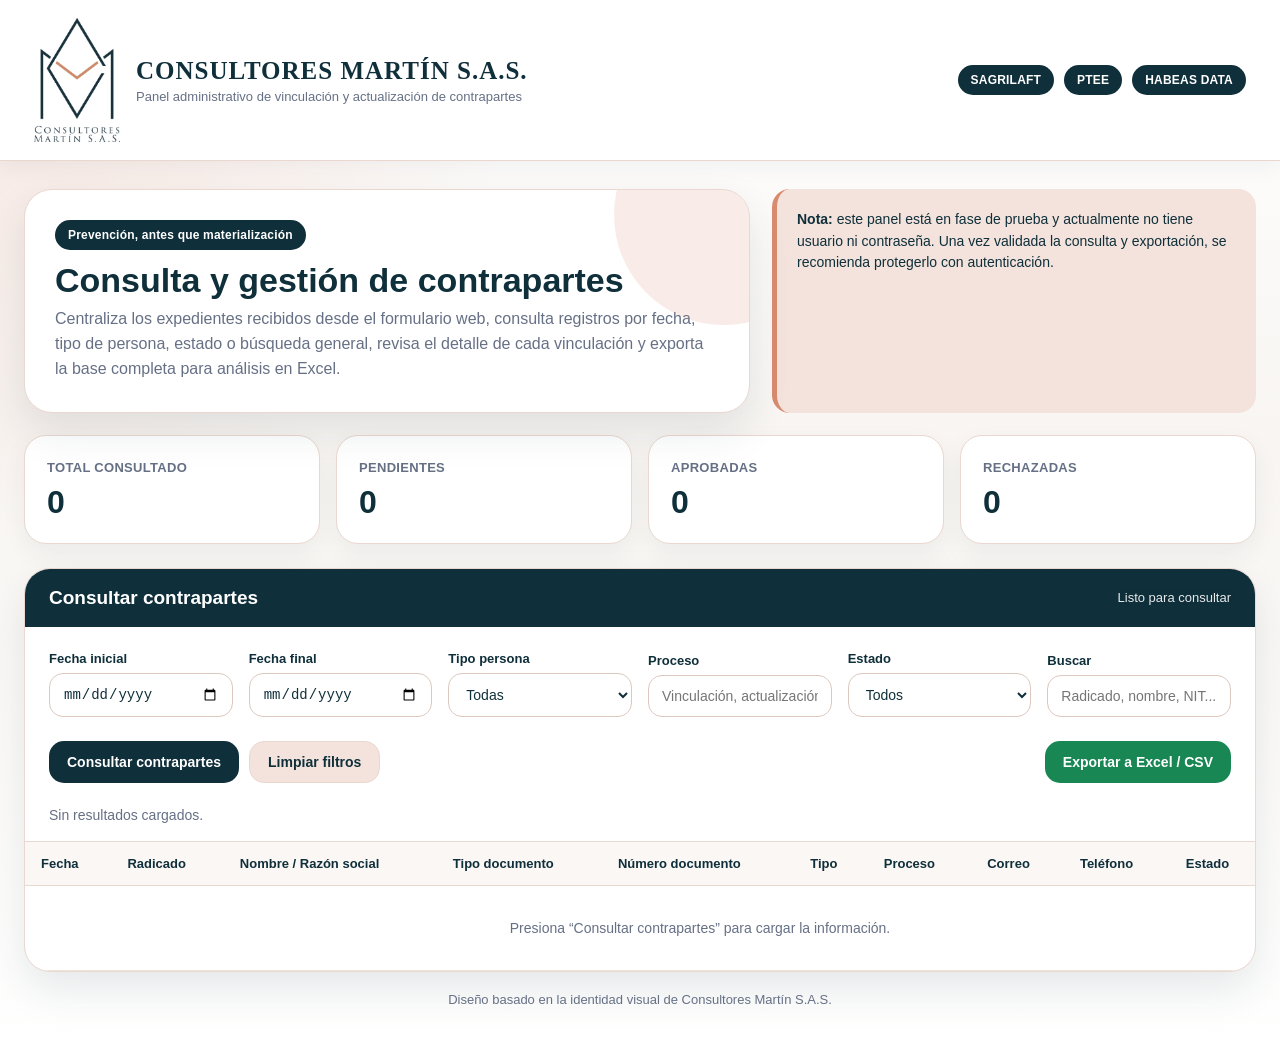
==== admin.html @ 93d91709 "Add files via upload" ====
<!DOCTYPE html>
<html lang="es">

<head>
  <meta charset="UTF-8" />
  <meta name="viewport" content="width=device-width, initial-scale=1.0" />
  <title>Panel Administrativo | Consultores Martín S.A.S.</title>
  <style>
    :root {
      --azul: #0f2f3a;
      --azul-2: #173f4d;
      --salmon: #d98b6f;
      --salmon-suave: #f3e3dc;
      --crema: #f8f5f2;
      --gris: #667085;
      --borde: #ead7cf;
      --blanco: #fff;
      --verde: #198754;
      --amarillo: #9a6700;
      --rojo: #b42318;
      --sombra: 0 18px 42px rgba(15, 47, 58, .10)
    }

    * {
      box-sizing: border-box
    }

    body {
      margin: 0;
      font-family: Raleway, "Segoe UI", Arial, sans-serif;
      background: radial-gradient(circle at top left, rgba(217, 139, 111, .20), transparent 32%), linear-gradient(180deg, #fff 0%, var(--crema) 42%, #fff 100%);
      color: var(--azul)
    }

    .topbar {
      background: var(--blanco);
      border-bottom: 1px solid var(--borde);
      padding: 18px 34px;
      display: flex;
      justify-content: space-between;
      align-items: center;
      gap: 18px;
      position: sticky;
      top: 0;
      z-index: 10;
      box-shadow: 0 6px 20px rgba(15, 47, 58, .05)
    }

    .brand {
      display: flex;
      align-items: center;
      gap: 16px
    }

    .brand img {
      width: 86px;
      height: auto;
      object-fit: contain
    }

    .brand h1 {
      margin: 0;
      font-family: Georgia, "Times New Roman", serif;
      font-size: 25px;
      letter-spacing: 1px
    }

    .brand p {
      margin: 4px 0 0;
      color: var(--gris);
      font-size: 13px
    }

    .top-actions {
      display: flex;
      gap: 10px;
      align-items: center;
      flex-wrap: wrap
    }

    .pill {
      background: var(--azul);
      color: #fff;
      border-radius: 999px;
      padding: 8px 13px;
      font-size: 12px;
      font-weight: 800;
      letter-spacing: .2px;
      display: inline-block
    }

    main {
      max-width: 1440px;
      margin: 28px auto 46px;
      padding: 0 24px
    }

    .hero {
      display: grid;
      grid-template-columns: 1.2fr .8fr;
      gap: 22px;
      align-items: stretch
    }

    .hero-card {
      background: var(--blanco);
      border: 1px solid var(--borde);
      border-radius: 28px;
      padding: 30px;
      box-shadow: var(--sombra);
      overflow: hidden;
      position: relative
    }

    .hero-card:after {
      content: "";
      position: absolute;
      width: 220px;
      height: 220px;
      border-radius: 50%;
      right: -85px;
      top: -85px;
      background: rgba(217, 139, 111, .16)
    }

    .hero-card h2 {
      margin: 12px 0 8px;
      font-size: 34px;
      line-height: 1.1
    }

    .hero-card p {
      margin: 0;
      color: var(--gris);
      line-height: 1.55;
      max-width: 760px
    }

    .notice {
      background: var(--salmon-suave);
      border-left: 5px solid var(--salmon);
      border-radius: 18px;
      padding: 20px;
      color: var(--azul);
      font-size: 14px;
      line-height: 1.55
    }

    .stats {
      display: grid;
      grid-template-columns: repeat(4, 1fr);
      gap: 16px;
      margin-top: 22px
    }

    .stat {
      background: var(--blanco);
      border: 1px solid var(--borde);
      border-radius: 22px;
      padding: 22px;
      box-shadow: 0 10px 26px rgba(15, 47, 58, .06)
    }

    .stat span {
      color: var(--gris);
      font-size: 13px;
      font-weight: 800;
      text-transform: uppercase;
      letter-spacing: .3px
    }

    .stat strong {
      display: block;
      font-size: 32px;
      margin-top: 8px;
      color: var(--azul)
    }

    .section {
      background: var(--blanco);
      border: 1px solid var(--borde);
      border-radius: 26px;
      margin-top: 24px;
      overflow: hidden;
      box-shadow: var(--sombra)
    }

    .section-head {
      background: var(--azul);
      color: #fff;
      padding: 18px 24px;
      display: flex;
      justify-content: space-between;
      gap: 14px;
      align-items: center
    }

    .section-head h3 {
      margin: 0;
      font-size: 19px
    }

    .section-head span {
      font-size: 13px;
      opacity: .9
    }

    .filters {
      padding: 24px;
      display: grid;
      grid-template-columns: repeat(6, minmax(130px, 1fr));
      gap: 16px;
      align-items: end
    }

    label {
      display: block;
      font-size: 13px;
      font-weight: 800;
      margin-bottom: 7px;
      color: var(--azul)
    }

    input,
    select {
      width: 100%;
      border: 1px solid #dcc8bf;
      border-radius: 14px;
      padding: 12px 13px;
      background: #fff;
      color: var(--azul);
      outline: none;
      font-size: 14px
    }

    input:focus,
    select:focus {
      border-color: var(--salmon);
      box-shadow: 0 0 0 4px rgba(217, 139, 111, .16)
    }

    .buttons {
      padding: 0 24px 24px;
      display: flex;
      justify-content: space-between;
      gap: 12px;
      flex-wrap: wrap
    }

    .button-group {
      display: flex;
      gap: 10px;
      flex-wrap: wrap
    }

    button {
      border: none;
      border-radius: 15px;
      padding: 12px 18px;
      font-weight: 900;
      cursor: pointer;
      font-size: 14px;
      transition: .18s ease
    }

    .btn-primary {
      background: var(--azul);
      color: #fff
    }

    .btn-primary:hover {
      background: var(--azul-2)
    }

    .btn-light {
      background: var(--salmon-suave);
      color: var(--azul);
      border: 1px solid var(--borde)
    }

    .btn-light:hover {
      background: #efd4c9
    }

    .btn-excel {
      background: var(--verde);
      color: #fff
    }

    .btn-excel:hover {
      filter: brightness(.92)
    }

    .resume {
      padding: 0 24px 18px;
      color: var(--gris);
      font-size: 14px
    }

    .table-wrap {
      overflow: auto;
      border-top: 1px solid var(--borde)
    }

    table {
      width: 100%;
      min-width: 1350px;
      border-collapse: collapse
    }

    th {
      text-align: left;
      padding: 14px 16px;
      background: #fbf7f5;
      border-bottom: 1px solid var(--borde);
      color: var(--azul);
      font-size: 13px;
      white-space: nowrap
    }

    td {
      padding: 14px 16px;
      border-bottom: 1px solid #f0e4df;
      color: #18323b;
      font-size: 14px;
      vertical-align: middle
    }

    tr:hover td {
      background: #fffaf8
    }

    .status {
      display: inline-flex;
      align-items: center;
      gap: 6px;
      padding: 7px 11px;
      border-radius: 999px;
      font-size: 12px;
      font-weight: 900;
      background: #fff1d6;
      color: var(--amarillo);
      white-space: nowrap
    }

    .status.aprobado {
      background: #dcfce7;
      color: #166534
    }

    .status.rechazado {
      background: #fee2e2;
      color: var(--rojo)
    }

    .status.info {
      background: #e0f2fe;
      color: #075985
    }

    .small-btn {
      padding: 8px 10px;
      border-radius: 10px;
      font-size: 12px;
      background: #f6efeb;
      color: var(--azul);
      border: 1px solid var(--borde);
      text-decoration: none;
      display: inline-block;
      font-weight: 900;
      margin-right: 4px;
      white-space: nowrap
    }

    .small-btn:hover {
      background: #ead7cf
    }

    .empty {
      text-align: center;
      padding: 34px;
      color: var(--gris)
    }

    .loading {
      opacity: .55;
      pointer-events: none
    }

    .drawer-backdrop {
      position: fixed;
      inset: 0;
      background: rgba(15, 47, 58, .42);
      display: none;
      justify-content: flex-end;
      z-index: 40
    }

    .drawer-backdrop.active {
      display: flex
    }

    .drawer {
      width: min(760px, 96vw);
      height: 100%;
      background: #fff;
      box-shadow: -22px 0 48px rgba(0, 0, 0, .18);
      overflow: auto;
      padding: 0
    }

    .drawer-header {
      background: var(--azul);
      color: #fff;
      padding: 22px;
      display: flex;
      justify-content: space-between;
      align-items: flex-start;
      gap: 12px
    }

    .drawer-header h3 {
      margin: 0;
      font-size: 22px
    }

    .drawer-header p {
      margin: 6px 0 0;
      font-size: 13px;
      opacity: .9
    }

    .close {
      background: transparent;
      color: #fff;
      font-size: 28px;
      padding: 0 6px
    }

    .drawer-body {
      padding: 22px
    }

    .detail-grid {
      display: grid;
      grid-template-columns: repeat(2, 1fr);
      gap: 12px;
      margin-bottom: 20px
    }

    .detail {
      border: 1px solid var(--borde);
      background: #fffaf8;
      border-radius: 14px;
      padding: 13px
    }

    .detail span {
      display: block;
      color: var(--gris);
      font-size: 12px;
      font-weight: 800;
      margin-bottom: 4px
    }

    .detail strong {
      font-size: 14px;
      word-break: break-word
    }

    .detalle-seccion {
      margin-top: 22px
    }

    .detalle-seccion h4 {
      margin: 0 0 12px;
      font-size: 18px;
      color: var(--azul)
    }

    .formulario-grid {
      display: grid;
      grid-template-columns: repeat(2, 1fr);
      gap: 12px
    }

    .formulario-campo {
      border: 1px solid var(--borde);
      background: #fffdfc;
      border-radius: 14px;
      padding: 13px
    }

    .formulario-campo span {
      display: block;
      color: var(--gris);
      font-size: 12px;
      font-weight: 800;
      margin-bottom: 5px
    }

    .formulario-campo strong {
      font-size: 14px;
      color: var(--azul);
      word-break: break-word;
      white-space: pre-wrap
    }

    .documentos-grid {
      display: grid;
      grid-template-columns: repeat(2, 1fr);
      gap: 12px;
      margin-bottom: 18px
    }

    .documento-card {
      border: 1px solid var(--borde);
      background: #fffaf8;
      border-radius: 14px;
      padding: 14px;
      display: flex;
      justify-content: space-between;
      align-items: center;
      gap: 12px
    }

    .documento-card span {
      display: block;
      color: var(--gris);
      font-size: 12px;
      font-weight: 800;
      margin-bottom: 4px
    }

    .documento-card strong {
      font-size: 14px;
      word-break: break-word
    }

    .documento-card .small-btn {
      margin-right: 0
    }

    .footer-note {
      text-align: center;
      color: var(--gris);
      font-size: 13px;
      margin-top: 20px
    }

    @media(max-width:1100px) {
      .hero {
        grid-template-columns: 1fr
      }

      .stats {
        grid-template-columns: repeat(2, 1fr)
      }

      .filters {
        grid-template-columns: repeat(2, 1fr)
      }
    }

    @media(max-width:640px) {
      .topbar {
        padding: 16px;
        align-items: flex-start;
        flex-direction: column
      }

      .brand img {
        width: 74px
      }

      .brand h1 {
        font-size: 20px
      }

      main {
        padding: 0 14px
      }

      .stats {
        grid-template-columns: 1fr
      }

      .filters {
        grid-template-columns: 1fr
      }

      .buttons {
        flex-direction: column
      }

      .button-group,
      button {
        width: 100%
      }

      .detail-grid {
        grid-template-columns: 1fr
      }
    }
  </style>
  <script src="https://cdn.sheetjs.com/xlsx-0.20.3/package/dist/xlsx.full.min.js"></script>
</head>

<body>
  <header class="topbar">
    <div class="brand"><img src="Logo_Consultores_Martin_Color.png" alt="Logo Consultores Martín S.A.S.">
      <div>
        <h1>CONSULTORES MARTÍN S.A.S.</h1>
        <p>Panel administrativo de vinculación y actualización de contrapartes</p>
      </div>
    </div>
    <div class="top-actions"><span class="pill">SAGRILAFT</span><span class="pill">PTEE</span><span class="pill">HABEAS
        DATA</span></div>
  </header>
  <main>
    <section class="hero">
      <div class="hero-card"><span class="pill">Prevención, antes que materialización</span>
        <h2>Consulta y gestión de contrapartes</h2>
        <p>Centraliza los expedientes recibidos desde el formulario web, consulta registros por fecha, tipo de persona,
          estado o búsqueda general, revisa el detalle de cada vinculación y exporta la base completa para análisis en
          Excel.</p>
      </div>
      <div class="notice"><strong>Nota:</strong> este panel está en fase de prueba y actualmente no tiene usuario ni
        contraseña. Una vez validada la consulta y exportación, se recomienda protegerlo con autenticación.</div>
    </section>
    <section class="stats">
      <div class="stat"><span>Total consultado</span><strong id="statTotal">0</strong></div>
      <div class="stat"><span>Pendientes</span><strong id="statPendientes">0</strong></div>
      <div class="stat"><span>Aprobadas</span><strong id="statAprobadas">0</strong></div>
      <div class="stat"><span>Rechazadas</span><strong id="statRechazadas">0</strong></div>
    </section>
    <section class="section">
      <div class="section-head">
        <h3>Consultar contrapartes</h3><span id="estadoConexion">Listo para consultar</span>
      </div>
      <div class="filters">
        <div><label for="fechaInicial">Fecha inicial</label><input type="date" id="fechaInicial"></div>
        <div><label for="fechaFinal">Fecha final</label><input type="date" id="fechaFinal"></div>
        <div><label for="tipoPersona">Tipo persona</label><select id="tipoPersona">
            <option value="">Todas</option>
            <option value="PN">Persona Natural</option>
            <option value="PJ">Persona Jurídica</option>
          </select></div>
        <div><label for="proceso">Proceso</label><input type="text" id="proceso"
            placeholder="Vinculación, actualización..."></div>
        <div><label for="estado">Estado</label><select id="estado">
            <option value="">Todos</option>
            <option value="Pendiente">Pendiente</option>
            <option value="Aprobado">Aprobado</option>
            <option value="Rechazado">Rechazado</option>
            <option value="Solicitar información">Solicitar información</option>
          </select></div>
        <div><label for="busqueda">Buscar</label><input type="text" id="busqueda"
            placeholder="Radicado, nombre, NIT..."></div>
      </div>
      <div class="buttons">
        <div class="button-group"><button class="btn-primary" type="button" onclick="consultarContrapartes()">Consultar
            contrapartes</button><button class="btn-light" type="button" onclick="limpiarFiltros()">Limpiar
            filtros</button></div>
        <div class="button-group"><button class="btn-excel" type="button" onclick="exportarExcel()">Exportar a Excel /
            CSV</button></div>
      </div>
      <div class="resume" id="resumenConsulta">Sin resultados cargados.</div>
      <div class="table-wrap">
        <table>
          <thead>
            <tr>
              <th>Fecha</th>
              <th>Radicado</th>
              <th>Nombre / Razón social</th>
              <th>Tipo documento</th>
              <th>Número documento</th>
              <th>Tipo</th>
              <th>Proceso</th>
              <th>Correo</th>
              <th>Teléfono</th>
              <th>Estado</th>
              <th>Acciones</th>
            </tr>
          </thead>
          <tbody id="tablaContrapartes">
            <tr>
              <td colspan="11" class="empty">Presiona “Consultar contrapartes” para cargar la información.</td>
            </tr>
          </tbody>
        </table>
      </div>
    </section>
    <p class="footer-note">Diseño basado en la identidad visual de Consultores Martín S.A.S.</p>
  </main>
  <div class="drawer-backdrop" id="drawerBackdrop">
    <aside class="drawer">
      <div class="drawer-header">
        <div>
          <h3 id="drawerTitulo">Detalle del expediente</h3>
          <p id="drawerSubtitulo"></p>
        </div><button class="close" onclick="cerrarDetalle()">×</button>
      </div>
      <div class="drawer-body">
        <div class="detail-grid" id="detalleResumen"></div>

        <div class="detalle-seccion">
          <h4>Documentos del expediente</h4>
          <div class="documentos-grid" id="detalleDocumentos"></div>
        </div>

        <div class="detalle-seccion">
          <h4>Datos completos del formulario</h4>
          <div class="formulario-grid" id="detalleFormulario"></div>
        </div>
      </div>
    </aside>
  </div>
  <script>
    const API_VINCULACION = "https://l3xklo3sh0.execute-api.us-east-2.amazonaws.com/vinculacion";
    let resultadosActuales = [];

    function obtenerValor(id) {
      return document.getElementById(id)?.value?.trim() || "";
    }

    function datosFormulario(item) {
      return item.personaNatural || item.personaJuridica || item.camposFormulario || {};
    }

    function valorCampo(datos, ...campos) {
      for (const campo of campos) {
        if (!campo) continue;
        let valor = datos?.[campo];

        if ((valor === undefined || valor === null) && campo.endsWith("[]")) {
          valor = datos?.[campo.replace("[]", "")];
        }

        if ((valor === undefined || valor === null) && !campo.endsWith("[]")) {
          valor = datos?.[campo + "[]"];
        }

        if (valor !== undefined && valor !== null && valor !== "") {
          if (Array.isArray(valor)) {
            return valor.map(v => v && typeof v === "object" ? JSON.stringify(v) : v).join(" | ");
          }
          if (typeof valor === "object") return JSON.stringify(valor);
          return String(valor);
        }
      }
      return "";
    }

    function obtenerTipoPersona(item) {
      const d = datosFormulario(item);
      return item.tipoPersona || item.tipo_persona || d.tipoPersona || d.tipo_persona || "";
    }

    function obtenerNombreORazonSocial(item) {
      const d = datosFormulario(item);
      const tipo = obtenerTipoPersona(item);

      if (tipo === "PJ") {
        return item.nombreORazonSocial || valorCampo(d, "razon_social_pj", "nombre_comercial_pj") || "";
      }

      return item.nombreORazonSocial ||
        valorCampo(d, "nombres_apellidos", "nombre_completo", "nombre") ||
        [d.primer_nombre, d.segundo_nombre, d.primer_apellido, d.segundo_apellido]
          .filter(Boolean)
          .join(" ")
          .trim();
    }

    function obtenerTipoDocumento(item) {
      const d = datosFormulario(item);
      const tipo = obtenerTipoPersona(item);

      if (tipo === "PJ") {
        return item.tipoIdentificacion || valorCampo(d, "tipo_identificacion_pj") || "";
      }

      return item.tipoIdentificacion || valorCampo(d, "tipo_identificacion", "tipo_documento") || "";
    }

    function obtenerNumeroDocumento(item) {
      const d = datosFormulario(item);
      const tipo = obtenerTipoPersona(item);

      if (tipo === "PJ") {
        return item.numeroIdentificacion || valorCampo(d, "numero_identificacion_pj", "nit") || "";
      }

      return item.numeroIdentificacion || valorCampo(d, "numero_identificacion", "numero_documento") || "";
    }

    function obtenerProceso(item) {
      const d = datosFormulario(item);
      const tipo = obtenerTipoPersona(item);

      if (tipo === "PJ") {
        return valorCampo(d, "proceso_pj", "proceso", "tipo_proceso") || "";
      }

      return valorCampo(d, "proceso", "tipo_proceso") || "";
    }

    function obtenerCorreo(item) {
      const d = datosFormulario(item);
      const tipo = obtenerTipoPersona(item);

      if (tipo === "PJ") {
        return item.correo || valorCampo(d, "contacto_comercial_email", "representante_legal_email_pj", "email_pj") || "";
      }

      return item.correo || valorCampo(d, "email_factura_pn", "correo", "email") || "";
    }

    function obtenerTelefono(item) {
      const d = datosFormulario(item);
      const tipo = obtenerTipoPersona(item);

      if (tipo === "PJ") {
        return item.telefono || valorCampo(d, "telefono_pj", "contacto_comercial_telefono") || "";
      }

      return item.telefono || valorCampo(d, "telefono_pn", "telefono", "celular") || "";
    }

    function fechaBonita(fechaIso) {
      if (!fechaIso) return "";
      const f = new Date(fechaIso);
      if (Number.isNaN(f.getTime())) return fechaIso.substring(0, 10);
      return f.toLocaleDateString("es-CO", { year: "numeric", month: "2-digit", day: "2-digit" });
    }

    function statusClass(estado) {
      const e = (estado || "").toLowerCase();
      if (e.includes("aprob")) return "aprobado";
      if (e.includes("rechaz")) return "rechazado";
      if (e.includes("inform")) return "info";
      return "";
    }

    function htmlSeguro(valor) {
      return String(valor ?? "")
        .replaceAll("&", "&amp;")
        .replaceAll("<", "&lt;")
        .replaceAll(">", "&gt;")
        .replaceAll('"', "&quot;")
        .replaceAll("'", "&#039;");
    }

    function nombreBonitoCampo(campo) {
      const mapa = {
        fecha: "Fecha", fecha_pj: "Fecha",
        contraparte: "Contraparte", contraparte_pj: "Contraparte",
        proceso: "Proceso", proceso_pj: "Proceso",
        nombres_apellidos: "Nombres y apellidos", razon_social_pj: "Razón social", nombre_comercial_pj: "Nombre comercial",
        tipo_identificacion: "Tipo documento", tipo_identificacion_pj: "Tipo documento",
        numero_identificacion: "Número documento", numero_identificacion_pj: "Número documento",
        direccion_pn: "Dirección", direccion_empresa_pj: "Dirección empresa",
        pais: "País", departamento: "Departamento",
        telefono_pn: "Teléfono", telefono_pj: "Teléfono",
        email_factura_pn: "Correo", representante_legal_email_pj: "Correo representante legal",
        contacto_comercial_email: "Correo contacto comercial", contacto_comercial_telefono: "Teléfono contacto comercial",
        ciiu_principal: "CIIU principal", ciiu_principal_pj: "CIIU principal",
        actividad_economica_principal: "Actividad económica principal", actividad_economica_principal_pj: "Actividad económica principal",
        ciiu_secundario_pj: "CIIU secundario", actividad_economica_secundaria_pj: "Actividad económica secundaria",
        representante_legal_nombre_pj: "Representante legal", representante_legal_tipo_id_pj: "Tipo ID representante legal", representante_legal_numero_id_pj: "No. ID representante legal",
        pagina_web_pj: "Página web", descripcion_relacion_comercial_pj: "Descripción relación comercial", descripcion_relacion_comercial_pn: "Descripción relación comercial",
        activos: "Activos", activos_pj: "Activos", pasivos: "Pasivos", pasivos_pj: "Pasivos",
        ingresos_mensuales: "Ingresos mensuales", ingresos_pj: "Ingresos", egresos_mensuales: "Egresos mensuales", egresos_pj: "Egresos",
        otros_ingresos_pj: "Otros ingresos", descripcion_otros_ingresos_pj: "Descripción otros ingresos",
        fecha_corte_financiera: "Fecha corte financiera", corte_informacion_financiera_pj: "Corte información financiera",
        entidad_financiera: "Entidad financiera", entidad_financiera_pj: "Entidad financiera", tipo_cuenta: "Tipo de cuenta", tipo_cuenta_pj: "Tipo de cuenta", numero_cuenta: "Número de cuenta", numero_cuenta_pj: "Número de cuenta",
        pais_bancario: "País bancario", departamento_bancario: "Departamento bancario",
        declara_renta: "Declara renta", responsabilidad_tributaria: "Responsabilidad tributaria",
        productos_financieros_extranjero: "Productos financieros en el extranjero", productos_financieros_extranjero_pj: "Productos financieros en el extranjero",
        detalle_productos_financieros_extranjero: "Detalle productos financieros en el extranjero", detalle_productos_financieros_extranjero_pj: "Detalle productos financieros en el extranjero",
        realiza_transacciones_extranjero: "Realiza transacciones en el extranjero", transacciones_extranjero_pj: "Realiza transacciones en el extranjero",
        tipo_transacciones_extranjero: "Tipo de transacciones en el extranjero", tipo_transacciones_extranjero_pj: "Tipo de transacciones en el extranjero",
        responsabilidad_fiscal_exterior: "Responsabilidad fiscal en el exterior", responsabilidad_fiscal_exterior_pj: "Responsabilidad fiscal en el exterior",
        pais_responsabilidad_fiscal: "País responsabilidad fiscal", pais_responsabilidad_fiscal_pj: "País responsabilidad fiscal",
        origenFondos: "Origen de fondos", origen_fondos_pj: "Origen de fondos",
        declaracion_origen_fondos: "Declaración origen de fondos", declaracion_origen_fondos_pj: "Declaración origen de fondos",
        autorizacion_datos_personales: "Autorización datos personales", autorizacion_datos_personales_pj: "Autorización datos personales",
        firma_nombre_completo: "Nombre firma", firma_nombre_completo_pj: "Nombre firma",
        firma_tipo_identificacion: "Tipo ID firma", firma_tipo_identificacion_pj: "Tipo ID firma",
        firma_numero_identificacion: "No. ID firma", firma_numero_identificacion_pj: "No. ID firma"
      };

      if (mapa[campo]) return mapa[campo];
      return campo
        .replaceAll("[]", "")
        .replaceAll("_pj", "")
        .replaceAll("_pn", "")
        .replaceAll("_", " ")
        .replace(/\b\w/g, letra => letra.toUpperCase());
    }

    function valorBonito(valor) {
      if (valor === undefined || valor === null || valor === "") return "";
      if (Array.isArray(valor)) {
        return valor.map(v => typeof v === "object" ? JSON.stringify(v) : v).filter(v => v !== "").join(" | ");
      }
      if (typeof valor === "object") return JSON.stringify(valor, null, 2);
      if (valor === true) return "Sí";
      if (valor === false) return "No";
      return String(valor);
    }

    function renderDatosFormularioBonito(datos) {
      const contenedor = document.getElementById("detalleFormulario");
      const entradas = Object.entries(datos || {})
        .map(([campo, valor]) => [campo, valorBonito(valor)])
        .filter(([campo, valor]) => valor !== "" && !campo.toLowerCase().includes("firma_digital"));

      if (!entradas.length) {
        contenedor.innerHTML = '<div class="empty">No hay datos del formulario para mostrar.</div>';
        return;
      }

      contenedor.innerHTML = entradas.map(([campo, valor]) => `
        <div class="formulario-campo">
          <span>${htmlSeguro(nombreBonitoCampo(campo))}</span>
          <strong>${htmlSeguro(valor)}</strong>
        </div>
      `).join("");
    }

    function obtenerDocumentos(item) {
      const d = datosFormulario(item);
      const docs = [];
      const agregar = (nombre, valor) => {
        if (!valor) return;
        if (Array.isArray(valor)) {
          valor.forEach((v, i) => agregar(`${nombre} ${i + 1}`, v));
          return;
        }
        if (typeof valor === "object") {
          const ruta = valor.rutaS3 || valor.key || valor.Key || valor.url || valor.href || valor.path || valor.nombreArchivo || valor.filename || "";
          if (ruta) docs.push({ nombre, ruta, archivo: valor.nombreOriginal || valor.filename || valor.name || ruta.split('/').pop() });
          return;
        }
        docs.push({ nombre, ruta: String(valor), archivo: String(valor).split('/').pop() });
      };

      agregar("Formulario PDF", item.rutaPdfFormulario || item.pdfFormulario?.rutaS3 || item.pdfFormulario?.url);

      ["documentos", "archivos", "soportes", "soportesDocumentales", "documentosSoporte"].forEach(k => {
        const valor = item[k] || d[k];
        if (Array.isArray(valor)) valor.forEach((doc, i) => agregar(doc.nombre || doc.campo || `Documento ${i + 1}`, doc));
        else if (valor && typeof valor === "object") Object.entries(valor).forEach(([nombre, ruta]) => agregar(nombreBonitoCampo(nombre), ruta));
      });

      const camposSoporte = {
        camara_comercio_pj: "Cámara de Comercio",
        rut_pj: "RUT",
        documento_representante_legal_pj: "Documento representante legal",
        composicion_accionaria_pj: "Composición accionaria",
        eeff_comparativo_pj: "EEFF comparativo",
        referencia_comercial_pj: "Referencia comercial",
        certificacion_bancaria_pj: "Certificación bancaria",
        documento_identidad_pn: "Documento identidad",
        rut_pn: "RUT",
        certificacion_bancaria_pn: "Certificación bancaria",
        referencia_comercial_pn: "Referencia comercial"
      };

      Object.entries(camposSoporte).forEach(([campo, nombre]) => agregar(nombre, item[campo] || d[campo]));

      const vistos = new Set();
      return docs.filter(doc => {
        if (!doc.ruta || vistos.has(doc.ruta)) return false;
        vistos.add(doc.ruta);
        return true;
      });
    }

    function renderDocumentos(item) {
      const contenedor = document.getElementById("detalleDocumentos");
      const docs = obtenerDocumentos(item);

      if (!docs.length) {
        contenedor.innerHTML = '<div class="empty">No se encontraron documentos descargables en la respuesta de la API.</div>';
        return;
      }

      contenedor.innerHTML = docs.map((doc, i) => `
        <div class="documento-card">
          <div>
            <span>${htmlSeguro(doc.nombre)}</span>
            <strong>${htmlSeguro(doc.archivo || doc.ruta)}</strong>
          </div>
          <button class="small-btn" type="button" onclick="descargarDocumento(${i})">Descargar</button>
        </div>
      `).join("");

      window.documentosDetalleActual = docs;
    }

    async function descargarDocumento(index) {
      const doc = (window.documentosDetalleActual || [])[index];
      if (!doc || !doc.ruta) return;

      if (/^https?:\/\//i.test(doc.ruta)) {
        window.open(doc.ruta, "_blank");
        return;
      }

      try {
        const respuesta = await fetch(API_VINCULACION, {
          method: "POST",
          headers: { "Content-Type": "application/json" },
          body: JSON.stringify({ accion: "generarUrlDescarga", rutaS3: doc.ruta })
        });
        const resultado = await respuesta.json();
        const url = resultado.url || resultado.urlDescarga || resultado.downloadUrl;
        if (url) {
          window.open(url, "_blank");
        } else {
          await copiarTexto(doc.ruta);
          alert("No se recibió una URL de descarga. Se copió la ruta del documento.");
        }
      } catch (error) {
        console.error(error);
        await copiarTexto(doc.ruta);
        alert("No fue posible descargar directamente. Se copió la ruta del documento.");
      }
    }

    function actualizarEstadisticas(items) {
      document.getElementById("statTotal").textContent = items.length;
      document.getElementById("statPendientes").textContent = items.filter(i => (i.estado || "") === "Pendiente").length;
      document.getElementById("statAprobadas").textContent = items.filter(i => (i.estado || "") === "Aprobado").length;
      document.getElementById("statRechazadas").textContent = items.filter(i => (i.estado || "") === "Rechazado").length;
    }

    function renderTabla(items) {
      const tbody = document.getElementById("tablaContrapartes");
      actualizarEstadisticas(items);

      if (!items.length) {
        tbody.innerHTML = '<tr><td colspan="11" class="empty">No se encontraron contrapartes con los filtros seleccionados.</td></tr>';
        return;
      }

      tbody.innerHTML = items.map((item, index) => {
        return `<tr>
          <td>${htmlSeguro(fechaBonita(item.fechaRegistro))}</td>
          <td><strong>${htmlSeguro(item.radicado || "")}</strong></td>
          <td>${htmlSeguro(obtenerNombreORazonSocial(item))}</td>
          <td>${htmlSeguro(obtenerTipoDocumento(item))}</td>
          <td>${htmlSeguro(obtenerNumeroDocumento(item))}</td>
          <td>${htmlSeguro(obtenerTipoPersona(item))}</td>
          <td>${htmlSeguro(obtenerProceso(item))}</td>
          <td>${htmlSeguro(obtenerCorreo(item))}</td>
          <td>${htmlSeguro(obtenerTelefono(item))}</td>
          <td><span class="status ${statusClass(item.estado)}">${htmlSeguro(item.estado || "")}</span></td>
          <td>
            <button class="small-btn" type="button" onclick="verDetalle(${index})">Ver</button>
            <button class="small-btn" type="button" onclick="verDetalle(${index})">Documentos</button>
          </td>
        </tr>`;
      }).join("");
    }

    async function consultarContrapartes() {
      const main = document.querySelector("main"), estadoConexion = document.getElementById("estadoConexion"), resumenConsulta = document.getElementById("resumenConsulta");
      main.classList.add("loading");
      estadoConexion.textContent = "Consultando...";

      try {
        const respuesta = await fetch(API_VINCULACION, {
          method: "POST",
          headers: { "Content-Type": "application/json" },
          body: JSON.stringify({
            accion: "consultarContrapartes",
            fechaInicial: obtenerValor("fechaInicial"),
            fechaFinal: obtenerValor("fechaFinal"),
            tipoPersona: obtenerValor("tipoPersona"),
            estado: obtenerValor("estado"),
            busqueda: [obtenerValor("busqueda"), obtenerValor("proceso")].filter(Boolean).join(" ")
          })
        });

        const resultado = await respuesta.json();
        if (!resultado.ok) throw new Error(resultado.mensaje || "No fue posible consultar las contrapartes.");

        resultadosActuales = resultado.contrapartes || [];
        renderTabla(resultadosActuales);
        resumenConsulta.textContent = `Resultados encontrados: ${resultadosActuales.length}`;
        estadoConexion.textContent = "Consulta completada";
      } catch (error) {
        console.error(error);
        alert("No fue posible consultar las contrapartes. Revisa la API o la conexión.");
        estadoConexion.textContent = "Error en la consulta";
      } finally {
        main.classList.remove("loading");
      }
    }

    function verDetalle(index) {
      const item = resultadosActuales[index];
      if (!item) return;

      const d = datosFormulario(item);
      document.getElementById("drawerTitulo").textContent = item.radicado || "Detalle del expediente";
      document.getElementById("drawerSubtitulo").textContent = `${obtenerNombreORazonSocial(item) || ""} · ${obtenerTipoPersona(item) || ""}`;

      const resumen = [
        ["Fecha", fechaBonita(item.fechaRegistro)],
        ["Estado", item.estado || ""],
        ["Tipo persona", obtenerTipoPersona(item)],
        ["Proceso", obtenerProceso(item)],
        ["Nombre / Razón social", obtenerNombreORazonSocial(item)],
        ["Tipo documento", obtenerTipoDocumento(item)],
        ["Número documento", obtenerNumeroDocumento(item)],
        ["Correo", obtenerCorreo(item)],
        ["Teléfono", obtenerTelefono(item)]
      ];

      document.getElementById("detalleResumen").innerHTML = resumen.map(([k, v]) => `<div class="detail"><span>${htmlSeguro(k)}</span><strong>${htmlSeguro(v || "-")}</strong></div>`).join("");
      renderDocumentos(item);
      renderDatosFormularioBonito(d);
      document.getElementById("drawerBackdrop").classList.add("active");
    }

    function cerrarDetalle() {
      document.getElementById("drawerBackdrop").classList.remove("active");
    }

    function copiarTexto(texto) {
      return navigator.clipboard.writeText(texto).then(() => alert("Ruta copiada al portapapeles.")).catch(() => alert(texto));
    }

    function escaparCSV(valor) {
      const texto = valor === null || valor === undefined ? "" : String(valor);
      return '"' + texto.replaceAll('"', '""') + '"';
    }

    function aplanarObjeto(obj, prefijo = "", salida = {}) {
      if (!obj || typeof obj !== "object") return salida;
      Object.entries(obj).forEach(([clave, valor]) => {
        const nuevaClave = prefijo ? `${prefijo}.${clave}` : clave;
        if (Array.isArray(valor)) {
          salida[nuevaClave] = valor.map(v => v && typeof v === "object" ? JSON.stringify(v) : v).join(" | ");
        } else if (valor && typeof valor === "object") {
          aplanarObjeto(valor, nuevaClave, salida);
        } else {
          salida[nuevaClave] = valor ?? "";
        }
      });
      return salida;
    }
    function exportarExcel() {
      if (!resultadosActuales.length) {
        alert("Primero consulta las contrapartes.");
        return;
      }

      const columnasBase = [
        "Radicado",
        "FechaRegistro",
        "Estado",
        "TipoPersona",
        "NombreORazonSocial",
        "TipoIdentificacion",
        "NumeroIdentificacion",
        "Correo",
        "Telefono",
        "RutaS3",
        "RutaPdfFormulario"
      ];

      // Columnas Persona Natural en el orden del formulario index.html
      const columnasPN = [
        "fecha",
        "contraparte",
        "proceso",
        "nombres_apellidos",
        "tipo_identificacion",
        "numero_identificacion",
        "direccion_pn",
        "pais",
        "departamento",
        "telefono_pn",
        "email_factura_pn",
        "ocupacion_pn",
        "ciiu_principal",
        "actividad_economica_principal",
        "descripcion_relacion_comercial_pn",
        "activos",
        "pasivos",
        "ingresos_mensuales",
        "egresos_mensuales",
        "fecha_corte_financiera",
        "entidad_financiera",
        "tipo_cuenta",
        "numero_cuenta",
        "pais_bancario",
        "departamento_bancario",
        "declara_renta",
        "responsabilidad_tributaria",
        "productos_financieros_extranjero",
        "detalle_productos_financieros_extranjero",
        "realiza_transacciones_extranjero",
        "tipo_transacciones_extranjero",
        "responsabilidad_fiscal_exterior",
        "pais_responsabilidad_fiscal",
        "pep_cargo_publico",
        "pep_razon_social[]",
        "pep_cargo[]",
        "pep_fecha_vinculacion[]",
        "pep_fecha_desvinculacion[]",
        "pep_fideicomiso",
        "fiduciaria[]",
        "entidad_publica_recursos[]",
        "valor_administrado[]",
        "asociado_nombre[]",
        "asociado_tipo_id[]",
        "asociado_numero_id[]",
        "asociado_relacion[]",
        "declaracion_pep",
        "origenFondos",
        "declaracion_origen_fondos",
        "titular_datos",
        "tipo_id_datos",
        "numero_id_datos",
        "autorizacion_datos_personales",
        "firma_nombre_completo",
        "firma_tipo_identificacion",
        "firma_numero_identificacion",
        "firma_digital"
      ];

      // Columnas Persona Jurídica en el orden del formulario index.html
      // Nota: los primeros campos PJ se agregan aquí, pero deben tener name="" en index.html para que salgan con dato.
      const columnasPJ = [
        "fecha_pj",
        "contraparte_pj",
        "proceso_pj",
        "razon_social_pj",
        "nombre_comercial_pj",
        "tipo_identificacion_pj",
        "numero_identificacion_pj",
        "direccion_empresa_pj",
        "pais",
        "departamento",
        "telefono_pj",
        "ciiu_principal_pj",
        "actividad_economica_principal_pj",
        "ciiu_secundario_pj",
        "actividad_economica_secundaria_pj",
        "representante_legal_nombre_pj",
        "representante_legal_tipo_id_pj",
        "representante_legal_numero_id_pj",
        "representante_legal_email_pj",
        "pagina_web_pj",
        "descripcion_relacion_comercial_pj",
        "accionista_nombre[]",
        "accionista_tipo_id[]",
        "accionista_numero_id[]",
        "accionista_pais_residencia[]",
        "accionista_participacion[]",
        "accionista_cotiza_bolsa[]",
        "accionista_pep[]",
        "activos_pj",
        "pasivos_pj",
        "ingresos_pj",
        "egresos_pj",
        "otros_ingresos_pj",
        "descripcion_otros_ingresos_pj",
        "corte_informacion_financiera_pj",
        "entidad_financiera_pj",
        "tipo_cuenta_pj",
        "numero_cuenta_pj",
        "productos_financieros_extranjero_pj",
        "detalle_productos_financieros_extranjero_pj",
        "transacciones_extranjero_pj",
        "tipo_transacciones_extranjero_pj",
        "responsabilidad_fiscal_exterior_pj",
        "pais_responsabilidad_fiscal_pj",
        "pep_cargo_publico_pj",
        "pep_razon_social_pj[]",
        "pep_cargo_pj[]",
        "pep_fecha_vinculacion_pj[]",
        "pep_fecha_desvinculacion_pj[]",
        "pep_fideicomiso_pj",
        "fiduciaria_pj[]",
        "entidad_publica_pj[]",
        "valor_administrado_pj[]",
        "asociado_nombre_pj[]",
        "asociado_tipo_id_pj[]",
        "asociado_numero_id_pj[]",
        "asociado_relacion_pj[]",
        "declaracion_pep_pj",
        "contacto_comercial_nombre",
        "contacto_comercial_cargo",
        "contacto_comercial_telefono",
        "contacto_comercial_email",
        "contacto_financiero_nombre",
        "contacto_financiero_cargo",
        "contacto_financiero_telefono",
        "contacto_financiero_email",
        "referencia_razon_social[]",
        "referencia_producto_servicio[]",
        "referencia_area[]",
        "referencia_persona_contacto[]",
        "referencia_telefono[]",
        "origen_fondos_pj",
        "declaracion_origen_fondos_pj",
        "titular_datos_pj",
        "tipo_id_datos_pj",
        "numero_id_datos_pj",
        "empresa_representada_pj",
        "tipo_id_empresa_pj",
        "numero_id_empresa_pj",
        "autorizacion_datos_personales_pj",
        "firma_nombre_completo_pj",
        "firma_tipo_identificacion_pj",
        "firma_numero_identificacion_pj",
        "firma_digital_pj"
      ];

      function obtenerDatosFormulario(item) {
        return item.personaNatural || item.personaJuridica || item.camposFormulario || {};
      }

      function obtenerValorCampo(obj, campo) {
        if (!obj) return "";

        let valor = obj[campo];

        // Si en el JSON quedó sin [] pero la columna sí los tiene, intenta buscar sin []
        if ((valor === undefined || valor === null) && campo.endsWith("[]")) {
          valor = obj[campo.replace("[]", "")];
        }

        // Si en el JSON quedó con [] pero la columna no los tiene, intenta buscar con []
        if ((valor === undefined || valor === null) && !campo.endsWith("[]")) {
          valor = obj[campo + "[]"];
        }

        if (valor === undefined || valor === null) return "";
        if (Array.isArray(valor)) return valor.map(v => {
          if (v && typeof v === "object") return JSON.stringify(v);
          return v;
        }).join(" | ");
        if (typeof valor === "object") return JSON.stringify(valor);
        return valor;
      }

      function obtenerDocumento(item) {
        const datos = obtenerDatosFormulario(item);
        return (
          item.numeroIdentificacion ||
          datos.numero_identificacion ||
          datos.numero_identificacion_pj ||
          datos.nit ||
          ""
        );
      }

      function prepararFilaOrdenada(item, columnasFormulario) {
        const datos = obtenerDatosFormulario(item);

        const fila = {
          Radicado: item.radicado || "",
          FechaRegistro: item.fechaRegistro || "",
          Estado: item.estado || "",
          TipoPersona: item.tipoPersona || "",
          NombreORazonSocial: obtenerNombreORazonSocial(item),
          TipoIdentificacion: obtenerTipoDocumento(item),
          NumeroIdentificacion: obtenerNumeroDocumento(item),
          Correo: obtenerCorreo(item),
          Telefono: obtenerTelefono(item),
          RutaS3: item.rutaS3 || "",
          RutaPdfFormulario: item.rutaPdfFormulario || item.pdfFormulario?.rutaS3 || ""
        };

        columnasFormulario.forEach(campo => {
          fila[campo] = obtenerValorCampo(datos, campo);
        });

        return fila;
      }

      function crearHoja(items, columnasFormulario) {
        const columnasFinales = [...columnasBase, ...columnasFormulario];
        const filas = items.map(item => prepararFilaOrdenada(item, columnasFormulario));

        const ws = XLSX.utils.json_to_sheet(filas.length ? filas : [{}], {
          header: columnasFinales
        });

        XLSX.utils.sheet_add_aoa(ws, [columnasFinales], { origin: "A1" });

        // Ancho automático básico de columnas
        ws["!cols"] = columnasFinales.map(col => {
          let ancho = Math.max(String(col).length + 2, 14);
          filas.forEach(fila => {
            const largo = String(fila[col] || "").length + 2;
            if (largo > ancho) ancho = Math.min(largo, 45);
          });
          return { wch: ancho };
        });

        return ws;
      }

      const itemsPN = resultadosActuales.filter(item => item.tipoPersona === "PN");
      const itemsPJ = resultadosActuales.filter(item => item.tipoPersona === "PJ");

      const wb = XLSX.utils.book_new();

      XLSX.utils.book_append_sheet(wb, crearHoja(itemsPN, columnasPN), "Persona Natural");
      XLSX.utils.book_append_sheet(wb, crearHoja(itemsPJ, columnasPJ), "Persona Juridica");

      const fecha = new Date().toISOString().substring(0, 10);
      XLSX.writeFile(wb, `Contrapartes_${fecha}.xlsx`);
    }
    function exportarExcel() {
      if (!resultadosActuales.length) {
        alert("Primero consulta las contrapartes.");
        return;
      }

      const columnasBase = [
        "Radicado",
        "FechaRegistro",
        "Estado",
        "TipoPersona",
        "NombreORazonSocial",
        "TipoIdentificacion",
        "NumeroIdentificacion",
        "Correo",
        "Telefono",
        "RutaS3",
        "RutaPdfFormulario"
      ];

      // Columnas Persona Natural en el orden del formulario index.html
      const columnasPN = [
        "fecha",
        "contraparte",
        "proceso",
        "nombres_apellidos",
        "tipo_identificacion",
        "numero_identificacion",
        "direccion_pn",
        "pais",
        "departamento",
        "telefono_pn",
        "email_factura_pn",
        "ocupacion_pn",
        "ciiu_principal",
        "actividad_economica_principal",
        "descripcion_relacion_comercial_pn",
        "activos",
        "pasivos",
        "ingresos_mensuales",
        "egresos_mensuales",
        "fecha_corte_financiera",
        "entidad_financiera",
        "tipo_cuenta",
        "numero_cuenta",
        "pais_bancario",
        "departamento_bancario",
        "declara_renta",
        "responsabilidad_tributaria",
        "productos_financieros_extranjero",
        "detalle_productos_financieros_extranjero",
        "realiza_transacciones_extranjero",
        "tipo_transacciones_extranjero",
        "responsabilidad_fiscal_exterior",
        "pais_responsabilidad_fiscal",
        "pep_cargo_publico",
        "pep_razon_social[]",
        "pep_cargo[]",
        "pep_fecha_vinculacion[]",
        "pep_fecha_desvinculacion[]",
        "pep_fideicomiso",
        "fiduciaria[]",
        "entidad_publica_recursos[]",
        "valor_administrado[]",
        "asociado_nombre[]",
        "asociado_tipo_id[]",
        "asociado_numero_id[]",
        "asociado_relacion[]",
        "declaracion_pep",
        "origenFondos",
        "declaracion_origen_fondos",
        "titular_datos",
        "tipo_id_datos",
        "numero_id_datos",
        "autorizacion_datos_personales",
        "firma_nombre_completo",
        "firma_tipo_identificacion",
        "firma_numero_identificacion",
        "firma_digital"
      ];

      // Columnas Persona Jurídica en el orden del formulario index.html
      // Nota: los primeros campos PJ se agregan aquí, pero deben tener name="" en index.html para que salgan con dato.
      const columnasPJ = [
        "fecha_pj",
        "contraparte_pj",
        "proceso_pj",
        "razon_social_pj",
        "nombre_comercial_pj",
        "tipo_identificacion_pj",
        "numero_identificacion_pj",
        "direccion_empresa_pj",
        "pais",
        "departamento",
        "telefono_pj",
        "ciiu_principal_pj",
        "actividad_economica_principal_pj",
        "ciiu_secundario_pj",
        "actividad_economica_secundaria_pj",
        "representante_legal_nombre_pj",
        "representante_legal_tipo_id_pj",
        "representante_legal_numero_id_pj",
        "representante_legal_email_pj",
        "pagina_web_pj",
        "descripcion_relacion_comercial_pj",
        "accionista_nombre[]",
        "accionista_tipo_id[]",
        "accionista_numero_id[]",
        "accionista_pais_residencia[]",
        "accionista_participacion[]",
        "accionista_cotiza_bolsa[]",
        "accionista_pep[]",
        "activos_pj",
        "pasivos_pj",
        "ingresos_pj",
        "egresos_pj",
        "otros_ingresos_pj",
        "descripcion_otros_ingresos_pj",
        "corte_informacion_financiera_pj",
        "entidad_financiera_pj",
        "tipo_cuenta_pj",
        "numero_cuenta_pj",
        "productos_financieros_extranjero_pj",
        "detalle_productos_financieros_extranjero_pj",
        "transacciones_extranjero_pj",
        "tipo_transacciones_extranjero_pj",
        "responsabilidad_fiscal_exterior_pj",
        "pais_responsabilidad_fiscal_pj",
        "pep_cargo_publico_pj",
        "pep_razon_social_pj[]",
        "pep_cargo_pj[]",
        "pep_fecha_vinculacion_pj[]",
        "pep_fecha_desvinculacion_pj[]",
        "pep_fideicomiso_pj",
        "fiduciaria_pj[]",
        "entidad_publica_pj[]",
        "valor_administrado_pj[]",
        "asociado_nombre_pj[]",
        "asociado_tipo_id_pj[]",
        "asociado_numero_id_pj[]",
        "asociado_relacion_pj[]",
        "declaracion_pep_pj",
        "contacto_comercial_nombre",
        "contacto_comercial_cargo",
        "contacto_comercial_telefono",
        "contacto_comercial_email",
        "contacto_financiero_nombre",
        "contacto_financiero_cargo",
        "contacto_financiero_telefono",
        "contacto_financiero_email",
        "referencia_razon_social[]",
        "referencia_producto_servicio[]",
        "referencia_area[]",
        "referencia_persona_contacto[]",
        "referencia_telefono[]",
        "origen_fondos_pj",
        "declaracion_origen_fondos_pj",
        "titular_datos_pj",
        "tipo_id_datos_pj",
        "numero_id_datos_pj",
        "empresa_representada_pj",
        "tipo_id_empresa_pj",
        "numero_id_empresa_pj",
        "autorizacion_datos_personales_pj",
        "firma_nombre_completo_pj",
        "firma_tipo_identificacion_pj",
        "firma_numero_identificacion_pj",
        "firma_digital_pj"
      ];

      function obtenerDatosFormulario(item) {
        return item.personaNatural || item.personaJuridica || item.camposFormulario || {};
      }

      function obtenerValorCampo(obj, campo) {
        if (!obj) return "";

        let valor = obj[campo];

        // Si en el JSON quedó sin [] pero la columna sí los tiene, intenta buscar sin []
        if ((valor === undefined || valor === null) && campo.endsWith("[]")) {
          valor = obj[campo.replace("[]", "")];
        }

        // Si en el JSON quedó con [] pero la columna no los tiene, intenta buscar con []
        if ((valor === undefined || valor === null) && !campo.endsWith("[]")) {
          valor = obj[campo + "[]"];
        }

        if (valor === undefined || valor === null) return "";
        if (Array.isArray(valor)) return valor.map(v => {
          if (v && typeof v === "object") return JSON.stringify(v);
          return v;
        }).join(" | ");
        if (typeof valor === "object") return JSON.stringify(valor);
        return valor;
      }

      function obtenerDocumento(item) {
        const datos = obtenerDatosFormulario(item);
        return (
          item.numeroIdentificacion ||
          datos.numero_identificacion ||
          datos.numero_identificacion_pj ||
          datos.nit ||
          ""
        );
      }

      function prepararFilaOrdenada(item, columnasFormulario) {
        const datos = obtenerDatosFormulario(item);

        const fila = {
          Radicado: item.radicado || "",
          FechaRegistro: item.fechaRegistro || "",
          Estado: item.estado || "",
          TipoPersona: item.tipoPersona || "",
          NombreORazonSocial: obtenerNombreORazonSocial(item),
          TipoIdentificacion: obtenerTipoDocumento(item),
          NumeroIdentificacion: obtenerNumeroDocumento(item),
          Correo: obtenerCorreo(item),
          Telefono: obtenerTelefono(item),
          RutaS3: item.rutaS3 || "",
          RutaPdfFormulario: item.rutaPdfFormulario || item.pdfFormulario?.rutaS3 || ""
        };

        columnasFormulario.forEach(campo => {
          fila[campo] = obtenerValorCampo(datos, campo);
        });

        return fila;
      }

      function crearHoja(items, columnasFormulario) {
        const columnasFinales = [...columnasBase, ...columnasFormulario];
        const filas = items.map(item => prepararFilaOrdenada(item, columnasFormulario));

        const ws = XLSX.utils.json_to_sheet(filas.length ? filas : [{}], {
          header: columnasFinales
        });

        XLSX.utils.sheet_add_aoa(ws, [columnasFinales], { origin: "A1" });

        // Ancho automático básico de columnas
        ws["!cols"] = columnasFinales.map(col => {
          let ancho = Math.max(String(col).length + 2, 14);
          filas.forEach(fila => {
            const largo = String(fila[col] || "").length + 2;
            if (largo > ancho) ancho = Math.min(largo, 45);
          });
          return { wch: ancho };
        });

        return ws;
      }

      const itemsPN = resultadosActuales.filter(item => item.tipoPersona === "PN");
      const itemsPJ = resultadosActuales.filter(item => item.tipoPersona === "PJ");

      const wb = XLSX.utils.book_new();

      XLSX.utils.book_append_sheet(wb, crearHoja(itemsPN, columnasPN), "Persona Natural");
      XLSX.utils.book_append_sheet(wb, crearHoja(itemsPJ, columnasPJ), "Persona Juridica");

      const fecha = new Date().toISOString().substring(0, 10);
      XLSX.writeFile(wb, `Contrapartes_${fecha}.xlsx`);
    }

  </script>
</body>

</html>
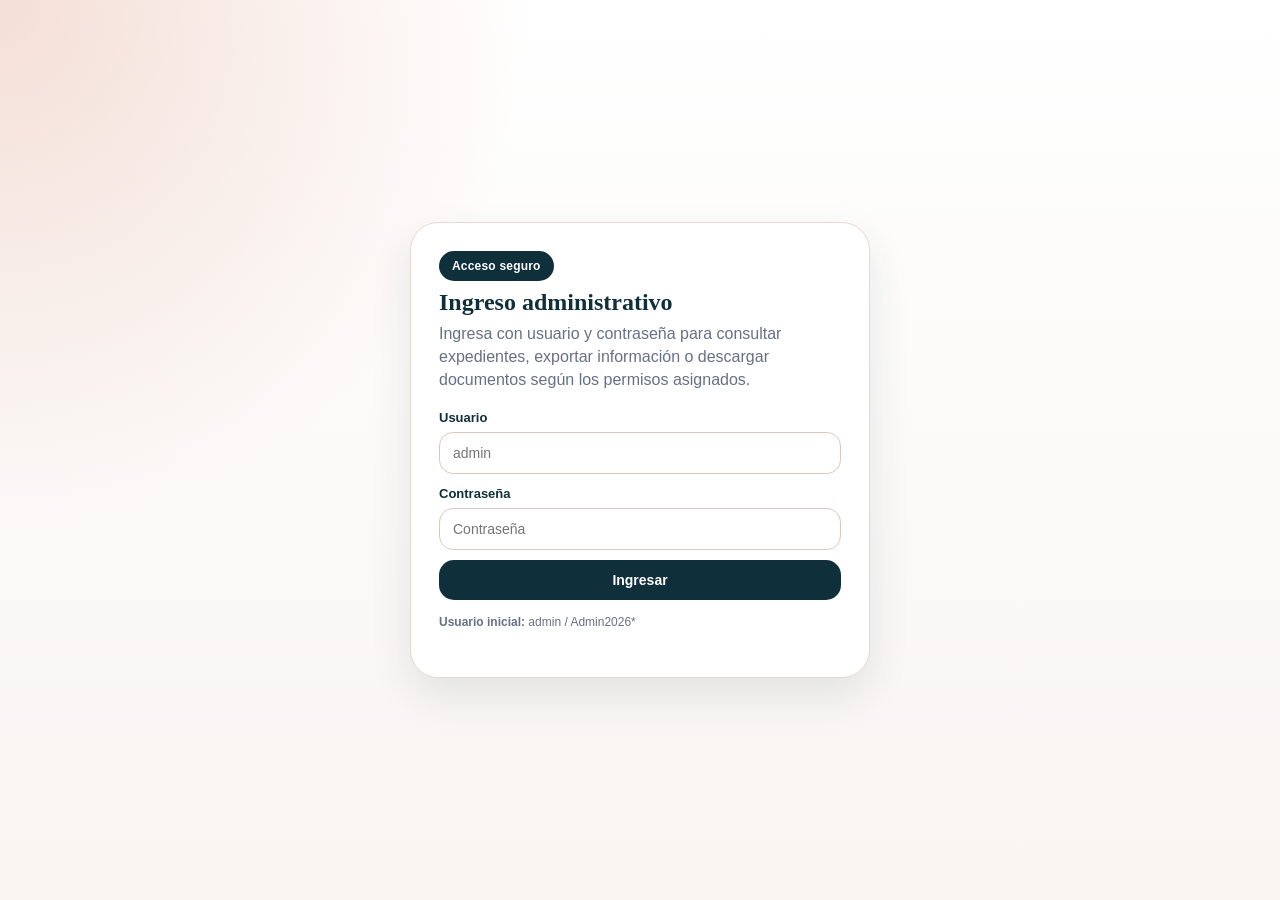
==== commit 6e638f6e: "Add files via upload" ====
--- a/admin.html
+++ b/admin.html
@@ -602,11 +602,45 @@
         grid-template-columns: 1fr
       }
     }
+
+    /* Seguridad visual / acceso por roles */
+    body.bloqueado main, body.bloqueado .drawer-backdrop { display: none; }
+    .login-backdrop { position: fixed; inset: 0; background: radial-gradient(circle at top left, rgba(217,139,111,.28), transparent 34%), linear-gradient(180deg,#fff 0%,#f8f5f2 100%); display: flex; align-items: center; justify-content: center; z-index: 100; padding: 22px; }
+    .login-card { width: min(460px, 96vw); background: #fff; border: 1px solid var(--borde); border-radius: 28px; box-shadow: var(--sombra); padding: 28px; }
+    .login-card h2 { margin: 8px 0 6px; font-family: Georgia, "Times New Roman", serif; }
+    .login-card p { color: var(--gris); line-height: 1.45; margin: 0 0 18px; }
+    .login-card .btn-primary { width: 100%; margin-top: 10px; }
+    .login-error { display:none; color: var(--rojo); font-weight: 800; margin-top: 12px; font-size: 13px; }
+    .usuario-box { display:flex; align-items:center; gap:10px; flex-wrap:wrap; }
+    .permiso-tag { display:inline-flex; border-radius:999px; padding:6px 10px; background:#e0f2fe; color:#075985; font-weight:900; font-size:12px; margin:3px; }
+    .usuarios-grid { display:grid; grid-template-columns: repeat(4, minmax(160px,1fr)); gap: 12px; padding: 22px; }
+    .usuarios-lista { padding: 0 22px 22px; }
+    .usuario-card { border:1px solid var(--borde); background:#fffaf8; border-radius:16px; padding:14px; margin-top:10px; display:flex; justify-content:space-between; gap:12px; align-items:center; }
+    .usuario-card strong { display:block; }
+    .usuario-card span { color:var(--gris); font-size:12px; }
+    .solo-admin { display:none; }
+    body.es-admin .solo-admin { display:block; }
+    .sin-permiso { opacity:.45; pointer-events:none; filter: grayscale(.2); }
+
   </style>
   <script src="https://cdn.sheetjs.com/xlsx-0.20.3/package/dist/xlsx.full.min.js"></script>
 </head>
 
-<body>
+<body class="bloqueado">
+  <div class="login-backdrop" id="loginBackdrop">
+    <div class="login-card">
+      <span class="pill">Acceso seguro</span>
+      <h2>Ingreso administrativo</h2>
+      <p>Ingresa con usuario y contraseña para consultar expedientes, exportar información o descargar documentos según los permisos asignados.</p>
+      <label for="loginUsuario">Usuario</label>
+      <input id="loginUsuario" type="text" autocomplete="username" placeholder="admin">
+      <label for="loginClave" style="margin-top:12px;">Contraseña</label>
+      <input id="loginClave" type="password" autocomplete="current-password" placeholder="Contraseña">
+      <button class="btn-primary" type="button" onclick="iniciarSesion()">Ingresar</button>
+      <div class="login-error" id="loginError">Usuario o contraseña incorrectos.</div>
+      <p style="font-size:12px; margin-top:14px;"><strong>Usuario inicial:</strong> admin / Admin2026*</p>
+    </div>
+  </div>
   <header class="topbar">
     <div class="brand"><img src="Logo_Consultores_Martin_Color.png" alt="Logo Consultores Martín S.A.S.">
       <div>
@@ -614,8 +648,7 @@
         <p>Panel administrativo de vinculación y actualización de contrapartes</p>
       </div>
     </div>
-    <div class="top-actions"><span class="pill">SAGRILAFT</span><span class="pill">PTEE</span><span class="pill">HABEAS
-        DATA</span></div>
+    <div class="top-actions usuario-box"><span class="pill">SAGRILAFT</span><span class="pill">PTEE</span><span class="pill">HABEAS DATA</span><span class="pill" id="usuarioActualPill">Sin sesión</span><button class="btn-light" type="button" onclick="cerrarSesion()">Cerrar sesión</button></div>
   </header>
   <main>
     <section class="hero">
@@ -625,8 +658,7 @@
           estado o búsqueda general, revisa el detalle de cada vinculación y exporta la base completa para análisis en
           Excel.</p>
       </div>
-      <div class="notice"><strong>Nota:</strong> este panel está en fase de prueba y actualmente no tiene usuario ni
-        contraseña. Una vez validada la consulta y exportación, se recomienda protegerlo con autenticación.</div>
+      <div class="notice"><strong>Nota:</strong> este panel ya incluye una capa visual de acceso por usuario y permisos. Para seguridad real, la API debe validar sesión/token antes de entregar datos o documentos.</div>
     </section>
     <section class="stats">
       <div class="stat"><span>Total consultado</span><strong id="statTotal">0</strong></div>
@@ -691,6 +723,20 @@
         </table>
       </div>
     </section>
+
+    <section class="section solo-admin" id="seccionUsuarios">
+      <div class="section-head">
+        <h3>Usuarios y permisos</h3><span>Visible solo para administrador</span>
+      </div>
+      <div class="usuarios-grid">
+        <div><label>Nombre</label><input type="text" id="nuevoNombre" placeholder="Ej: Analista Cumplimiento"></div>
+        <div><label>Usuario</label><input type="text" id="nuevoUsuario" placeholder="usuario"></div>
+        <div><label>Contraseña</label><input type="password" id="nuevaClave" placeholder="Contraseña"></div>
+        <div><label>Rol</label><select id="nuevoRol"><option value="admin">Administrador</option><option value="consulta">Consulta</option><option value="descarga">Consulta y descarga</option><option value="exportador">Consulta, descarga y exportación</option></select></div>
+      </div>
+      <div class="buttons"><div class="button-group"><button class="btn-primary" type="button" onclick="crearUsuarioLocal()">Crear usuario</button><button class="btn-light" type="button" onclick="restaurarUsuariosIniciales()">Restaurar usuarios iniciales</button></div></div>
+      <div class="usuarios-lista" id="listaUsuarios"></div>
+    </section>
     <p class="footer-note">Diseño basado en la identidad visual de Consultores Martín S.A.S.</p>
   </main>
   <div class="drawer-backdrop" id="drawerBackdrop">
@@ -719,6 +765,101 @@
   <script>
     const API_VINCULACION = "https://l3xklo3sh0.execute-api.us-east-2.amazonaws.com/vinculacion";
     let resultadosActuales = [];
+    let usuarioSesion = null;
+
+    const usuariosIniciales = [
+      { nombre: "Administrador", usuario: "admin", clave: "Admin2026*", rol: "admin", permisos: ["consultar", "ver_detalle", "descargar", "exportar", "usuarios"] },
+      { nombre: "Analista consulta", usuario: "consulta", clave: "Consulta2026*", rol: "consulta", permisos: ["consultar", "ver_detalle"] },
+      { nombre: "Analista documentos", usuario: "documentos", clave: "Docs2026*", rol: "descarga", permisos: ["consultar", "ver_detalle", "descargar"] }
+    ];
+
+    function obtenerUsuariosLocales() {
+      try {
+        const guardados = JSON.parse(localStorage.getItem("usuariosAdminCM") || "null");
+        return Array.isArray(guardados) && guardados.length ? guardados : usuariosIniciales;
+      } catch { return usuariosIniciales; }
+    }
+
+    function guardarUsuariosLocales(usuarios) { localStorage.setItem("usuariosAdminCM", JSON.stringify(usuarios)); }
+    function tienePermiso(permiso) { return !!usuarioSesion?.permisos?.includes(permiso); }
+
+    function iniciarSesion() {
+      const usuario = document.getElementById("loginUsuario").value.trim();
+      const clave = document.getElementById("loginClave").value;
+      const encontrado = obtenerUsuariosLocales().find(u => u.usuario === usuario && u.clave === clave);
+      if (!encontrado) { document.getElementById("loginError").style.display = "block"; return; }
+      usuarioSesion = encontrado;
+      sessionStorage.setItem("usuarioAdminCM", JSON.stringify(encontrado));
+      aplicarSesion();
+    }
+
+    function aplicarSesion() {
+      if (!usuarioSesion) return;
+      document.body.classList.remove("bloqueado");
+      document.body.classList.toggle("es-admin", usuarioSesion.rol === "admin" || tienePermiso("usuarios"));
+      document.getElementById("loginBackdrop").style.display = "none";
+      document.getElementById("usuarioActualPill").textContent = `${usuarioSesion.nombre} · ${usuarioSesion.rol}`;
+      renderUsuariosLocales();
+    }
+
+    function cerrarSesion() {
+      sessionStorage.removeItem("usuarioAdminCM");
+      usuarioSesion = null;
+      document.body.className = "bloqueado";
+      document.getElementById("loginBackdrop").style.display = "flex";
+      document.getElementById("usuarioActualPill").textContent = "Sin sesión";
+    }
+
+    function crearUsuarioLocal() {
+      if (!tienePermiso("usuarios")) return alert("No tienes permiso para administrar usuarios.");
+      const nombre = obtenerValor("nuevoNombre") || obtenerValor("nuevoUsuario");
+      const usuario = obtenerValor("nuevoUsuario");
+      const clave = document.getElementById("nuevaClave").value;
+      const rol = obtenerValor("nuevoRol");
+      if (!usuario || !clave) return alert("Debes diligenciar usuario y contraseña.");
+      const permisosRol = {
+        admin: ["consultar", "ver_detalle", "descargar", "exportar", "usuarios"],
+        consulta: ["consultar", "ver_detalle"],
+        descarga: ["consultar", "ver_detalle", "descargar"],
+        exportador: ["consultar", "ver_detalle", "descargar", "exportar"]
+      };
+      const usuarios = obtenerUsuariosLocales().filter(u => u.usuario !== usuario);
+      usuarios.push({ nombre, usuario, clave, rol, permisos: permisosRol[rol] || permisosRol.consulta });
+      guardarUsuariosLocales(usuarios);
+      document.getElementById("nuevoNombre").value = "";
+      document.getElementById("nuevoUsuario").value = "";
+      document.getElementById("nuevaClave").value = "";
+      renderUsuariosLocales();
+      alert("Usuario creado o actualizado.");
+    }
+
+    function eliminarUsuarioLocal(usuario) {
+      if (!tienePermiso("usuarios")) return;
+      if (usuario === "admin") return alert("No se recomienda eliminar el usuario administrador inicial.");
+      guardarUsuariosLocales(obtenerUsuariosLocales().filter(u => u.usuario !== usuario));
+      renderUsuariosLocales();
+    }
+
+    function restaurarUsuariosIniciales() {
+      if (!tienePermiso("usuarios")) return;
+      guardarUsuariosLocales(usuariosIniciales);
+      renderUsuariosLocales();
+    }
+
+    function renderUsuariosLocales() {
+      const cont = document.getElementById("listaUsuarios");
+      if (!cont) return;
+      cont.innerHTML = obtenerUsuariosLocales().map(u => `
+        <div class="usuario-card">
+          <div><strong>${htmlSeguro(u.nombre)}</strong><span>${htmlSeguro(u.usuario)} · ${htmlSeguro(u.rol)}</span><div>${(u.permisos || []).map(p => `<em class="permiso-tag">${p}</em>`).join("")}</div></div>
+          <button class="small-btn" type="button" onclick="eliminarUsuarioLocal('${String(u.usuario).replaceAll("'", "\'")}')">Eliminar</button>
+        </div>`).join("");
+    }
+
+    window.addEventListener("DOMContentLoaded", () => {
+      try { usuarioSesion = JSON.parse(sessionStorage.getItem("usuarioAdminCM") || "null"); } catch { usuarioSesion = null; }
+      if (usuarioSesion) aplicarSesion();
+    });
 
     function obtenerValor(id) {
       return document.getElementById(id)?.value?.trim() || "";
@@ -994,7 +1135,7 @@
             <span>${htmlSeguro(doc.nombre)}</span>
             <strong>${htmlSeguro(doc.archivo || doc.ruta)}</strong>
           </div>
-          <button class="small-btn" type="button" onclick="descargarDocumento(${i})">Descargar</button>
+          <button class="small-btn ${tienePermiso("descargar") ? "" : "sin-permiso"}" type="button" onclick="descargarDocumento(${i})">${tienePermiso("descargar") ? "Descargar" : "Sin permiso"}</button>
         </div>
       `).join("");
 
@@ -1002,6 +1143,7 @@
     }
 
     async function descargarDocumento(index) {
+      if (!tienePermiso("descargar")) return alert("Tu usuario no tiene permiso para descargar documentos.");
       const doc = (window.documentosDetalleActual || [])[index];
       if (!doc || !doc.ruta) return;
 
@@ -1061,13 +1203,14 @@
           <td><span class="status ${statusClass(item.estado)}">${htmlSeguro(item.estado || "")}</span></td>
           <td>
             <button class="small-btn" type="button" onclick="verDetalle(${index})">Ver</button>
-            <button class="small-btn" type="button" onclick="verDetalle(${index})">Documentos</button>
+            <button class="small-btn" type="button" onclick="verDetalle(${index})">Ver detalle</button>
           </td>
         </tr>`;
       }).join("");
     }
 
     async function consultarContrapartes() {
+      if (!tienePermiso("consultar")) return alert("Tu usuario no tiene permiso para consultar contrapartes.");
       const main = document.querySelector("main"), estadoConexion = document.getElementById("estadoConexion"), resumenConsulta = document.getElementById("resumenConsulta");
       main.classList.add("loading");
       estadoConexion.textContent = "Consultando...";
@@ -1103,6 +1246,7 @@
     }
 
     function verDetalle(index) {
+      if (!tienePermiso("ver_detalle")) return alert("Tu usuario no tiene permiso para ver el detalle.");
       const item = resultadosActuales[index];
       if (!item) return;
 
@@ -1156,6 +1300,7 @@
       return salida;
     }
     function exportarExcel() {
+      if (!tienePermiso("exportar")) return alert("Tu usuario no tiene permiso para exportar información.");
       if (!resultadosActuales.length) {
         alert("Primero consulta las contrapartes.");
         return;
@@ -1423,6 +1568,7 @@
       XLSX.writeFile(wb, `Contrapartes_${fecha}.xlsx`);
     }
     function exportarExcel() {
+      if (!tienePermiso("exportar")) return alert("Tu usuario no tiene permiso para exportar información.");
       if (!resultadosActuales.length) {
         alert("Primero consulta las contrapartes.");
         return;
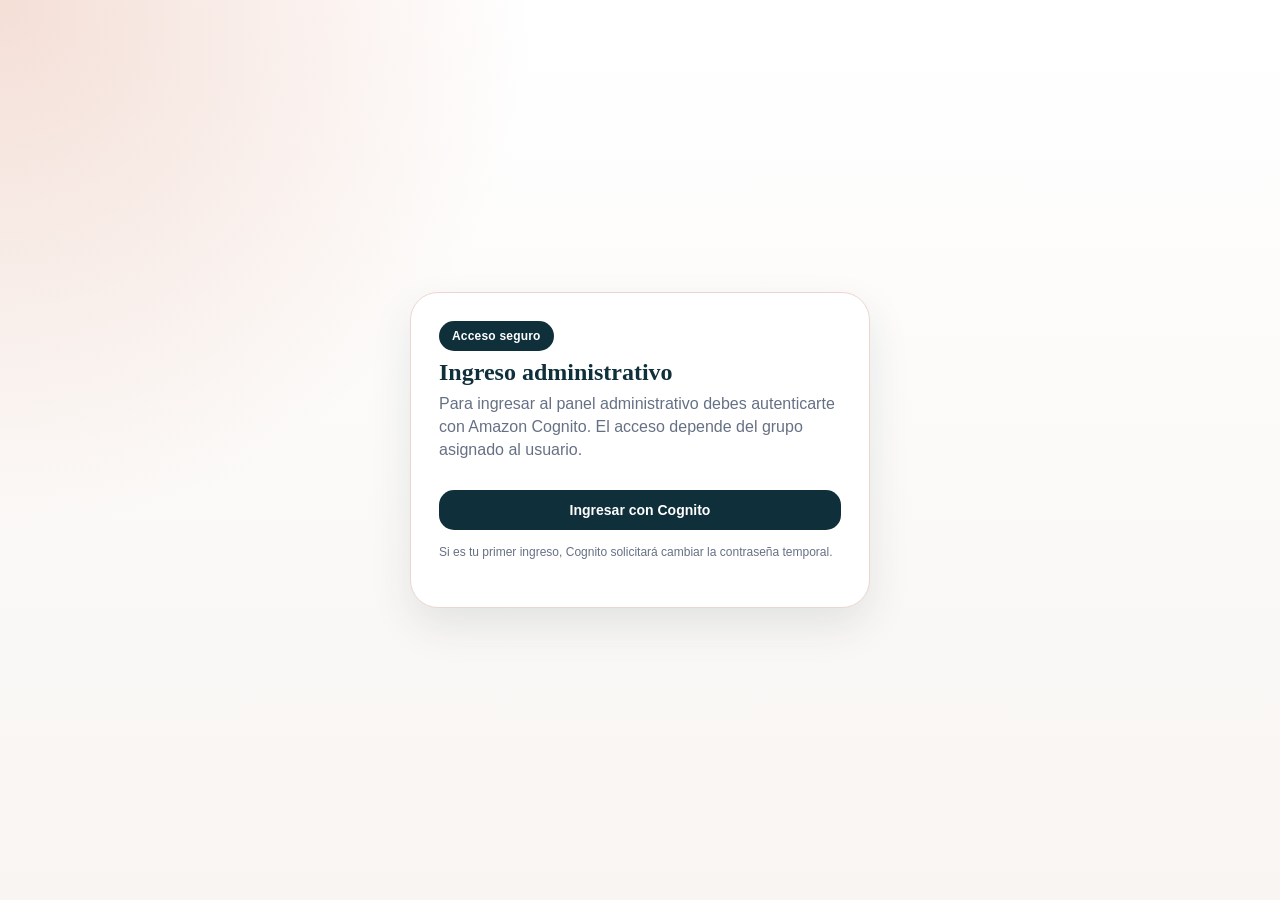
==== commit 4ea7c928: "Add files via upload" ====
--- a/admin.html
+++ b/admin.html
@@ -631,14 +631,10 @@
     <div class="login-card">
       <span class="pill">Acceso seguro</span>
       <h2>Ingreso administrativo</h2>
-      <p>Ingresa con usuario y contraseña para consultar expedientes, exportar información o descargar documentos según los permisos asignados.</p>
-      <label for="loginUsuario">Usuario</label>
-      <input id="loginUsuario" type="text" autocomplete="username" placeholder="admin">
-      <label for="loginClave" style="margin-top:12px;">Contraseña</label>
-      <input id="loginClave" type="password" autocomplete="current-password" placeholder="Contraseña">
-      <button class="btn-primary" type="button" onclick="iniciarSesion()">Ingresar</button>
-      <div class="login-error" id="loginError">Usuario o contraseña incorrectos.</div>
-      <p style="font-size:12px; margin-top:14px;"><strong>Usuario inicial:</strong> admin / Admin2026*</p>
+      <p>Para ingresar al panel administrativo debes autenticarte con Amazon Cognito. El acceso depende del grupo asignado al usuario.</p>
+      <button class="btn-primary" type="button" onclick="iniciarSesion()">Ingresar con Cognito</button>
+      <div class="login-error" id="loginError"></div>
+      <p style="font-size:12px; margin-top:14px;">Si es tu primer ingreso, Cognito solicitará cambiar la contraseña temporal.</p>
     </div>
   </div>
   <header class="topbar">
@@ -658,7 +654,7 @@
           estado o búsqueda general, revisa el detalle de cada vinculación y exporta la base completa para análisis en
           Excel.</p>
       </div>
-      <div class="notice"><strong>Nota:</strong> este panel ya incluye una capa visual de acceso por usuario y permisos. Para seguridad real, la API debe validar sesión/token antes de entregar datos o documentos.</div>
+      <div class="notice"><strong>Nota:</strong> este panel incluye acceso por usuario y permisos. La descarga de documentos se realiza mediante URL temporal generada por Lambda, manteniendo S3 privado.</div>
     </section>
     <section class="stats">
       <div class="stat"><span>Total consultado</span><strong id="statTotal">0</strong></div>
@@ -726,16 +722,13 @@
 
     <section class="section solo-admin" id="seccionUsuarios">
       <div class="section-head">
-        <h3>Usuarios y permisos</h3><span>Visible solo para administrador</span>
+        <h3>Usuarios y permisos</h3><span>Gestionado con Amazon Cognito</span>
       </div>
-      <div class="usuarios-grid">
-        <div><label>Nombre</label><input type="text" id="nuevoNombre" placeholder="Ej: Analista Cumplimiento"></div>
-        <div><label>Usuario</label><input type="text" id="nuevoUsuario" placeholder="usuario"></div>
-        <div><label>Contraseña</label><input type="password" id="nuevaClave" placeholder="Contraseña"></div>
-        <div><label>Rol</label><select id="nuevoRol"><option value="admin">Administrador</option><option value="consulta">Consulta</option><option value="descarga">Consulta y descarga</option><option value="exportador">Consulta, descarga y exportación</option></select></div>
+      <div style="padding:24px; color:var(--gris); line-height:1.55;">
+        <p><strong>La administración de usuarios ya no se guarda en este HTML.</strong></p>
+        <p>Los usuarios, grupos y permisos se gestionan desde Amazon Cognito. El panel toma los permisos del token de sesión emitido por Cognito.</p>
+        <p><strong>Grupos recomendados:</strong> Administradores, OficialCumplimiento, Consulta y Auditor.</p>
       </div>
-      <div class="buttons"><div class="button-group"><button class="btn-primary" type="button" onclick="crearUsuarioLocal()">Crear usuario</button><button class="btn-light" type="button" onclick="restaurarUsuariosIniciales()">Restaurar usuarios iniciales</button></div></div>
-      <div class="usuarios-lista" id="listaUsuarios"></div>
     </section>
     <p class="footer-note">Diseño basado en la identidad visual de Consultores Martín S.A.S.</p>
   </main>
@@ -764,101 +757,228 @@
   </div>
   <script>
     const API_VINCULACION = "https://l3xklo3sh0.execute-api.us-east-2.amazonaws.com/vinculacion";
+
+    const COGNITO = {
+      domain: "https://us-east-2jday3v7ja.auth.us-east-2.amazoncognito.com",
+      clientId: "5nmqlfcdm1dflgvclcs2lkok9i",
+      redirectUri: "https://consultoresmartinsas.github.io/Formulario-Web-Consultores-Martin-SAS/admin.html",
+      logoutUri: "https://consultoresmartinsas.github.io/Formulario-Web-Consultores-Martin-SAS/admin.html",
+      scope: "openid email profile"
+    };
+
     let resultadosActuales = [];
     let usuarioSesion = null;
 
-    const usuariosIniciales = [
-      { nombre: "Administrador", usuario: "admin", clave: "Admin2026*", rol: "admin", permisos: ["consultar", "ver_detalle", "descargar", "exportar", "usuarios"] },
-      { nombre: "Analista consulta", usuario: "consulta", clave: "Consulta2026*", rol: "consulta", permisos: ["consultar", "ver_detalle"] },
-      { nombre: "Analista documentos", usuario: "documentos", clave: "Docs2026*", rol: "descarga", permisos: ["consultar", "ver_detalle", "descargar"] }
-    ];
-
-    function obtenerUsuariosLocales() {
+    function base64UrlEncode(buffer) {
+      return btoa(String.fromCharCode(...new Uint8Array(buffer)))
+        .replace(/\+/g, "-")
+        .replace(/\//g, "_")
+        .replace(/=+$/, "");
+    }
+
+    function textoBase64Url(texto) {
+      return btoa(texto).replace(/\+/g, "-").replace(/\//g, "_").replace(/=+$/, "");
+    }
+
+    function generarCadenaAleatoria(length = 64) {
+      const chars = "ABCDEFGHIJKLMNOPQRSTUVWXYZabcdefghijklmnopqrstuvwxyz0123456789-._~";
+      const bytes = new Uint8Array(length);
+      crypto.getRandomValues(bytes);
+      return Array.from(bytes).map(b => chars[b % chars.length]).join("");
+    }
+
+    async function sha256(texto) {
+      const data = new TextEncoder().encode(texto);
+      return crypto.subtle.digest("SHA-256", data);
+    }
+
+    function decodificarJwt(token) {
       try {
-        const guardados = JSON.parse(localStorage.getItem("usuariosAdminCM") || "null");
-        return Array.isArray(guardados) && guardados.length ? guardados : usuariosIniciales;
-      } catch { return usuariosIniciales; }
-    }
-
-    function guardarUsuariosLocales(usuarios) { localStorage.setItem("usuariosAdminCM", JSON.stringify(usuarios)); }
-    function tienePermiso(permiso) { return !!usuarioSesion?.permisos?.includes(permiso); }
-
-    function iniciarSesion() {
-      const usuario = document.getElementById("loginUsuario").value.trim();
-      const clave = document.getElementById("loginClave").value;
-      const encontrado = obtenerUsuariosLocales().find(u => u.usuario === usuario && u.clave === clave);
-      if (!encontrado) { document.getElementById("loginError").style.display = "block"; return; }
-      usuarioSesion = encontrado;
-      sessionStorage.setItem("usuarioAdminCM", JSON.stringify(encontrado));
+        const payload = token.split(".")[1].replace(/-/g, "+").replace(/_/g, "/");
+        return JSON.parse(decodeURIComponent(escape(atob(payload))));
+      } catch (error) {
+        console.error("No fue posible decodificar el token", error);
+        return {};
+      }
+    }
+
+    function tokenVigente() {
+      const idToken = sessionStorage.getItem("cm_id_token");
+      if (!idToken) return false;
+      const claims = decodificarJwt(idToken);
+      if (!claims.exp) return false;
+      return claims.exp * 1000 > Date.now() + 30000;
+    }
+
+    function obtenerGruposDesdeClaims(claims) {
+      const grupos = claims["cognito:groups"] || [];
+      if (Array.isArray(grupos)) return grupos;
+      if (typeof grupos === "string") return grupos.split(",").map(g => g.trim()).filter(Boolean);
+      return [];
+    }
+
+    function permisosPorGrupos(grupos) {
+      const permisos = new Set();
+      const agregar = (...items) => items.forEach(i => permisos.add(i));
+
+      if (grupos.includes("Administradores")) {
+        agregar("consultar", "ver_detalle", "descargar", "exportar", "usuarios", "admin");
+      }
+      if (grupos.includes("OficialCumplimiento")) {
+        agregar("consultar", "ver_detalle", "descargar", "exportar");
+      }
+      if (grupos.includes("Auditor")) {
+        agregar("consultar", "ver_detalle", "descargar", "exportar");
+      }
+      if (grupos.includes("Consulta")) {
+        agregar("consultar", "ver_detalle");
+      }
+
+      return Array.from(permisos);
+    }
+
+    function tienePermiso(permiso) {
+      return !!usuarioSesion?.permisos?.includes(permiso);
+    }
+
+    async function iniciarSesion() {
+      const verifier = generarCadenaAleatoria(80);
+      const challenge = base64UrlEncode(await sha256(verifier));
+      const state = generarCadenaAleatoria(32);
+
+      sessionStorage.setItem("cm_pkce_verifier", verifier);
+      sessionStorage.setItem("cm_auth_state", state);
+
+      const loginUrl = `${COGNITO.domain}/login?client_id=${encodeURIComponent(COGNITO.clientId)}`
+        + `&response_type=code`
+        + `&scope=${encodeURIComponent(COGNITO.scope)}`
+        + `&redirect_uri=${encodeURIComponent(COGNITO.redirectUri)}`
+        + `&state=${encodeURIComponent(state)}`
+        + `&code_challenge_method=S256`
+        + `&code_challenge=${encodeURIComponent(challenge)}`;
+
+      window.location.href = loginUrl;
+    }
+
+    async function procesarCallbackCognito() {
+      const params = new URLSearchParams(window.location.search);
+      const code = params.get("code");
+      const state = params.get("state");
+      const error = params.get("error");
+
+      if (error) {
+        mostrarErrorLogin(`Error de autenticación: ${error}`);
+        return false;
+      }
+
+      if (!code) return false;
+
+      const stateGuardado = sessionStorage.getItem("cm_auth_state");
+      const verifier = sessionStorage.getItem("cm_pkce_verifier");
+
+      if (!verifier || !stateGuardado || state !== stateGuardado) {
+        mostrarErrorLogin("No fue posible validar la sesión. Intenta ingresar nuevamente.");
+        return false;
+      }
+
+      const body = new URLSearchParams({
+        grant_type: "authorization_code",
+        client_id: COGNITO.clientId,
+        code,
+        redirect_uri: COGNITO.redirectUri,
+        code_verifier: verifier
+      });
+
+      const respuesta = await fetch(`${COGNITO.domain}/oauth2/token`, {
+        method: "POST",
+        headers: { "Content-Type": "application/x-www-form-urlencoded" },
+        body
+      });
+
+      if (!respuesta.ok) {
+        const texto = await respuesta.text();
+        console.error(texto);
+        mostrarErrorLogin("Cognito no pudo completar el inicio de sesión.");
+        return false;
+      }
+
+      const tokens = await respuesta.json();
+      sessionStorage.setItem("cm_id_token", tokens.id_token || "");
+      sessionStorage.setItem("cm_access_token", tokens.access_token || "");
+      sessionStorage.removeItem("cm_pkce_verifier");
+      sessionStorage.removeItem("cm_auth_state");
+
+      window.history.replaceState({}, document.title, COGNITO.redirectUri);
+      cargarSesionDesdeToken();
+      return true;
+    }
+
+    function cargarSesionDesdeToken() {
+      const idToken = sessionStorage.getItem("cm_id_token");
+      if (!idToken || !tokenVigente()) return false;
+
+      const claims = decodificarJwt(idToken);
+      const grupos = obtenerGruposDesdeClaims(claims);
+      const permisos = permisosPorGrupos(grupos);
+
+      usuarioSesion = {
+        email: claims.email || "Usuario",
+        nombre: claims.name || claims.given_name || claims.email || "Usuario",
+        grupos,
+        permisos,
+        claims
+      };
+
       aplicarSesion();
+      return true;
     }
 
     function aplicarSesion() {
       if (!usuarioSesion) return;
+      if (!tienePermiso("consultar")) {
+        mostrarErrorLogin("Tu usuario no tiene permisos para acceder al panel administrativo.");
+        return;
+      }
+
       document.body.classList.remove("bloqueado");
-      document.body.classList.toggle("es-admin", usuarioSesion.rol === "admin" || tienePermiso("usuarios"));
+      document.body.classList.toggle("es-admin", tienePermiso("usuarios") || tienePermiso("admin"));
       document.getElementById("loginBackdrop").style.display = "none";
-      document.getElementById("usuarioActualPill").textContent = `${usuarioSesion.nombre} · ${usuarioSesion.rol}`;
-      renderUsuariosLocales();
+      document.getElementById("usuarioActualPill").textContent = `${usuarioSesion.nombre} · ${usuarioSesion.grupos.join(" / ") || "Sin grupo"}`;
+    }
+
+    function mostrarErrorLogin(mensaje) {
+      const el = document.getElementById("loginError");
+      if (el) {
+        el.textContent = mensaje;
+        el.style.display = "block";
+      }
     }
 
     function cerrarSesion() {
-      sessionStorage.removeItem("usuarioAdminCM");
+      sessionStorage.removeItem("cm_id_token");
+      sessionStorage.removeItem("cm_access_token");
+      sessionStorage.removeItem("cm_pkce_verifier");
+      sessionStorage.removeItem("cm_auth_state");
       usuarioSesion = null;
-      document.body.className = "bloqueado";
+
+      const logoutUrl = `${COGNITO.domain}/logout?client_id=${encodeURIComponent(COGNITO.clientId)}`
+        + `&logout_uri=${encodeURIComponent(COGNITO.logoutUri)}`;
+
+      window.location.href = logoutUrl;
+    }
+
+    function obtenerHeadersApi() {
+      const token = sessionStorage.getItem("cm_id_token") || sessionStorage.getItem("cm_access_token") || "";
+      const headers = { "Content-Type": "application/json" };
+      if (token) headers.Authorization = `Bearer ${token}`;
+      return headers;
+    }
+
+    window.addEventListener("DOMContentLoaded", async () => {
+      const procesoCallback = await procesarCallbackCognito();
+      if (procesoCallback) return;
+      if (cargarSesionDesdeToken()) return;
       document.getElementById("loginBackdrop").style.display = "flex";
-      document.getElementById("usuarioActualPill").textContent = "Sin sesión";
-    }
-
-    function crearUsuarioLocal() {
-      if (!tienePermiso("usuarios")) return alert("No tienes permiso para administrar usuarios.");
-      const nombre = obtenerValor("nuevoNombre") || obtenerValor("nuevoUsuario");
-      const usuario = obtenerValor("nuevoUsuario");
-      const clave = document.getElementById("nuevaClave").value;
-      const rol = obtenerValor("nuevoRol");
-      if (!usuario || !clave) return alert("Debes diligenciar usuario y contraseña.");
-      const permisosRol = {
-        admin: ["consultar", "ver_detalle", "descargar", "exportar", "usuarios"],
-        consulta: ["consultar", "ver_detalle"],
-        descarga: ["consultar", "ver_detalle", "descargar"],
-        exportador: ["consultar", "ver_detalle", "descargar", "exportar"]
-      };
-      const usuarios = obtenerUsuariosLocales().filter(u => u.usuario !== usuario);
-      usuarios.push({ nombre, usuario, clave, rol, permisos: permisosRol[rol] || permisosRol.consulta });
-      guardarUsuariosLocales(usuarios);
-      document.getElementById("nuevoNombre").value = "";
-      document.getElementById("nuevoUsuario").value = "";
-      document.getElementById("nuevaClave").value = "";
-      renderUsuariosLocales();
-      alert("Usuario creado o actualizado.");
-    }
-
-    function eliminarUsuarioLocal(usuario) {
-      if (!tienePermiso("usuarios")) return;
-      if (usuario === "admin") return alert("No se recomienda eliminar el usuario administrador inicial.");
-      guardarUsuariosLocales(obtenerUsuariosLocales().filter(u => u.usuario !== usuario));
-      renderUsuariosLocales();
-    }
-
-    function restaurarUsuariosIniciales() {
-      if (!tienePermiso("usuarios")) return;
-      guardarUsuariosLocales(usuariosIniciales);
-      renderUsuariosLocales();
-    }
-
-    function renderUsuariosLocales() {
-      const cont = document.getElementById("listaUsuarios");
-      if (!cont) return;
-      cont.innerHTML = obtenerUsuariosLocales().map(u => `
-        <div class="usuario-card">
-          <div><strong>${htmlSeguro(u.nombre)}</strong><span>${htmlSeguro(u.usuario)} · ${htmlSeguro(u.rol)}</span><div>${(u.permisos || []).map(p => `<em class="permiso-tag">${p}</em>`).join("")}</div></div>
-          <button class="small-btn" type="button" onclick="eliminarUsuarioLocal('${String(u.usuario).replaceAll("'", "\'")}')">Eliminar</button>
-        </div>`).join("");
-    }
-
-    window.addEventListener("DOMContentLoaded", () => {
-      try { usuarioSesion = JSON.parse(sessionStorage.getItem("usuarioAdminCM") || "null"); } catch { usuarioSesion = null; }
-      if (usuarioSesion) aplicarSesion();
     });
 
     function obtenerValor(id) {
@@ -1129,47 +1249,77 @@
         return;
       }
 
-      contenedor.innerHTML = docs.map((doc, i) => `
+      const puedeDescargar = tienePermiso("descargar");
+      contenedor.innerHTML = `
+        <div class="documento-card" style="grid-column:1/-1; align-items:center; background:#fffdfc;">
+          <div>
+            <span>Descarga del expediente</span>
+            <strong>${docs.length} documento(s) disponible(s)</strong>
+          </div>
+          <button class="small-btn ${puedeDescargar ? "" : "sin-permiso"}" type="button" onclick="descargarTodosDocumentos()">${puedeDescargar ? "Descargar todos" : "Sin permiso"}</button>
+        </div>
+      ` + docs.map((doc, i) => `
         <div class="documento-card">
           <div>
             <span>${htmlSeguro(doc.nombre)}</span>
-            <strong>${htmlSeguro(doc.archivo || doc.ruta)}</strong>
+            <strong>${htmlSeguro(doc.archivo || "Documento")}</strong>
           </div>
-          <button class="small-btn ${tienePermiso("descargar") ? "" : "sin-permiso"}" type="button" onclick="descargarDocumento(${i})">${tienePermiso("descargar") ? "Descargar" : "Sin permiso"}</button>
+          <button class="small-btn ${puedeDescargar ? "" : "sin-permiso"}" type="button" onclick="descargarDocumento(${i})">${puedeDescargar ? "Descargar" : "Sin permiso"}</button>
         </div>
       `).join("");
 
       window.documentosDetalleActual = docs;
+    }
+
+    async function generarUrlTemporalDocumento(rutaS3) {
+      if (!rutaS3) throw new Error("No se recibió la ruta del documento.");
+
+      if (/^https?:\/\//i.test(rutaS3)) return rutaS3;
+
+      const respuesta = await fetch(API_VINCULACION, {
+        method: "POST",
+        headers: obtenerHeadersApi(),
+        body: JSON.stringify({ accion: "generarUrlDescarga", rutaS3 })
+      });
+
+      const resultado = await respuesta.json();
+
+      if (!respuesta.ok || !resultado.ok) {
+        throw new Error(resultado.mensaje || "No fue posible generar la URL temporal de descarga.");
+      }
+
+      const url = resultado.url || resultado.urlDescarga || resultado.downloadUrl;
+      if (!url) throw new Error("La API no devolvió una URL de descarga.");
+      return url;
     }
 
     async function descargarDocumento(index) {
       if (!tienePermiso("descargar")) return alert("Tu usuario no tiene permiso para descargar documentos.");
       const doc = (window.documentosDetalleActual || [])[index];
-      if (!doc || !doc.ruta) return;
-
-      if (/^https?:\/\//i.test(doc.ruta)) {
-        window.open(doc.ruta, "_blank");
-        return;
-      }
+      if (!doc || !doc.ruta) return alert("No se encontró la ruta del documento.");
 
       try {
-        const respuesta = await fetch(API_VINCULACION, {
-          method: "POST",
-          headers: { "Content-Type": "application/json" },
-          body: JSON.stringify({ accion: "generarUrlDescarga", rutaS3: doc.ruta })
-        });
-        const resultado = await respuesta.json();
-        const url = resultado.url || resultado.urlDescarga || resultado.downloadUrl;
-        if (url) {
-          window.open(url, "_blank");
-        } else {
-          await copiarTexto(doc.ruta);
-          alert("No se recibió una URL de descarga. Se copió la ruta del documento.");
-        }
+        const url = await generarUrlTemporalDocumento(doc.ruta);
+        window.open(url, "_blank", "noopener,noreferrer");
       } catch (error) {
         console.error(error);
-        await copiarTexto(doc.ruta);
-        alert("No fue posible descargar directamente. Se copió la ruta del documento.");
+        alert(error.message || "No fue posible descargar el documento.");
+      }
+    }
+
+    async function descargarTodosDocumentos() {
+      if (!tienePermiso("descargar")) return alert("Tu usuario no tiene permiso para descargar documentos.");
+      const docs = window.documentosDetalleActual || [];
+      if (!docs.length) return alert("No hay documentos para descargar.");
+
+      for (const doc of docs) {
+        try {
+          const url = await generarUrlTemporalDocumento(doc.ruta);
+          window.open(url, "_blank", "noopener,noreferrer");
+          await new Promise(resolve => setTimeout(resolve, 350));
+        } catch (error) {
+          console.error("No fue posible descargar", doc, error);
+        }
       }
     }
 
@@ -1218,7 +1368,7 @@
       try {
         const respuesta = await fetch(API_VINCULACION, {
           method: "POST",
-          headers: { "Content-Type": "application/json" },
+          headers: obtenerHeadersApi(),
           body: JSON.stringify({
             accion: "consultarContrapartes",
             fechaInicial: obtenerValor("fechaInicial"),
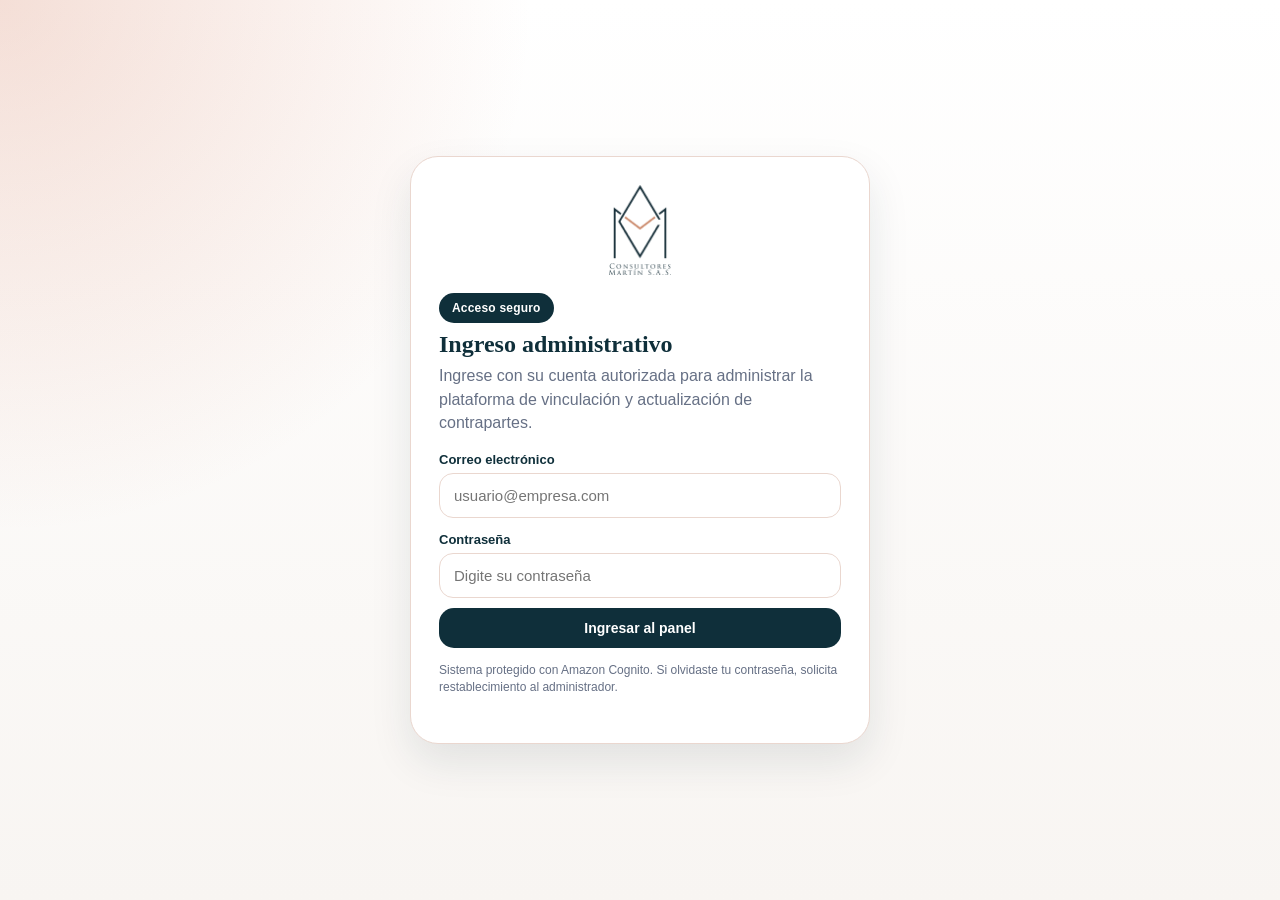
==== commit 0c0d9b44: "Add files via upload" ====
--- a/admin.html
+++ b/admin.html
@@ -610,6 +610,10 @@
     .login-card h2 { margin: 8px 0 6px; font-family: Georgia, "Times New Roman", serif; }
     .login-card p { color: var(--gris); line-height: 1.45; margin: 0 0 18px; }
     .login-card .btn-primary { width: 100%; margin-top: 10px; }
+    .login-field { margin-top: 14px; }
+    .login-field label { display:block; font-weight:900; font-size:13px; margin-bottom:6px; color:var(--azul); }
+    .login-field input { width:100%; border:1px solid var(--borde); border-radius:14px; padding:13px 14px; font-size:15px; outline:none; }
+    .login-field input:focus { border-color: var(--azul); box-shadow: 0 0 0 3px rgba(20,51,59,.12); }
     .login-error { display:none; color: var(--rojo); font-weight: 800; margin-top: 12px; font-size: 13px; }
     .usuario-box { display:flex; align-items:center; gap:10px; flex-wrap:wrap; }
     .permiso-tag { display:inline-flex; border-radius:999px; padding:6px 10px; background:#e0f2fe; color:#075985; font-weight:900; font-size:12px; margin:3px; }
@@ -629,12 +633,49 @@
 <body class="bloqueado">
   <div class="login-backdrop" id="loginBackdrop">
     <div class="login-card">
+      <div style="text-align:center; margin-bottom:14px;">
+        <img src="Logo_Consultores_Martin_Color.png" alt="Consultores Martín S.A.S." style="max-width:170px; max-height:90px; object-fit:contain;">
+      </div>
       <span class="pill">Acceso seguro</span>
       <h2>Ingreso administrativo</h2>
-      <p>Para ingresar al panel administrativo debes autenticarte con Amazon Cognito. El acceso depende del grupo asignado al usuario.</p>
-      <button class="btn-primary" type="button" onclick="iniciarSesion()">Ingresar con Cognito</button>
+      <p>Ingrese con su cuenta autorizada para administrar la plataforma de vinculación y actualización de contrapartes.</p>
+
+      <form id="loginForm" onsubmit="autenticarConCognito(event)">
+        <div class="login-field">
+          <label for="loginEmail">Correo electrónico</label>
+          <input id="loginEmail" type="email" autocomplete="username" required placeholder="usuario@empresa.com">
+        </div>
+        <div class="login-field">
+          <label for="loginPassword">Contraseña</label>
+          <input id="loginPassword" type="password" autocomplete="current-password" required placeholder="Digite su contraseña">
+        </div>
+        <button class="btn-primary" id="btnLogin" type="submit">Ingresar al panel</button>
+      </form>
+
+      <form id="newPasswordForm" style="display:none" onsubmit="responderNuevaContrasena(event)">
+        <p style="margin-top:10px;"><strong>Primer ingreso:</strong> debe cambiar la contraseña temporal.</p>
+        <div class="login-field">
+          <label for="newPassword">Nueva contraseña</label>
+          <input id="newPassword" type="password" autocomplete="new-password" required placeholder="Nueva contraseña">
+        </div>
+        <div class="login-field">
+          <label for="newPasswordConfirm">Confirmar nueva contraseña</label>
+          <input id="newPasswordConfirm" type="password" autocomplete="new-password" required placeholder="Repita la contraseña">
+        </div>
+        <div class="login-field" id="givenNameBox" style="display:none">
+          <label for="givenNameInput">Nombre</label>
+          <input id="givenNameInput" type="text" placeholder="Nombre">
+        </div>
+        <div class="login-field" id="familyNameBox" style="display:none">
+          <label for="familyNameInput">Apellidos</label>
+          <input id="familyNameInput" type="text" placeholder="Apellidos">
+        </div>
+        <button class="btn-primary" id="btnNewPassword" type="submit">Guardar nueva contraseña</button>
+        <button class="btn-light" type="button" style="width:100%; margin-top:10px;" onclick="volverAlLogin()">Volver</button>
+      </form>
+
       <div class="login-error" id="loginError"></div>
-      <p style="font-size:12px; margin-top:14px;">Si es tu primer ingreso, Cognito solicitará cambiar la contraseña temporal.</p>
+      <p style="font-size:12px; margin-top:14px;">Sistema protegido con Amazon Cognito. Si olvidaste tu contraseña, solicita restablecimiento al administrador.</p>
     </div>
   </div>
   <header class="topbar">
@@ -759,38 +800,17 @@
     const API_VINCULACION = "https://l3xklo3sh0.execute-api.us-east-2.amazonaws.com/vinculacion";
 
     const COGNITO = {
-      domain: "https://us-east-2jday3v7ja.auth.us-east-2.amazoncognito.com",
+      region: "us-east-2",
+      userPoolId: "us-east-2_JdAy3V7jA",
       clientId: "5nmqlfcdm1dflgvclcs2lkok9i",
-      redirectUri: "https://consultoresmartinsas.github.io/Formulario-Web-Consultores-Martin-SAS/admin.html",
-      logoutUri: "https://consultoresmartinsas.github.io/Formulario-Web-Consultores-Martin-SAS/admin.html",
-      scope: "openid email profile"
+      endpoint: "https://cognito-idp.us-east-2.amazonaws.com/"
     };
 
     let resultadosActuales = [];
     let usuarioSesion = null;
-
-    function base64UrlEncode(buffer) {
-      return btoa(String.fromCharCode(...new Uint8Array(buffer)))
-        .replace(/\+/g, "-")
-        .replace(/\//g, "_")
-        .replace(/=+$/, "");
-    }
-
-    function textoBase64Url(texto) {
-      return btoa(texto).replace(/\+/g, "-").replace(/\//g, "_").replace(/=+$/, "");
-    }
-
-    function generarCadenaAleatoria(length = 64) {
-      const chars = "ABCDEFGHIJKLMNOPQRSTUVWXYZabcdefghijklmnopqrstuvwxyz0123456789-._~";
-      const bytes = new Uint8Array(length);
-      crypto.getRandomValues(bytes);
-      return Array.from(bytes).map(b => chars[b % chars.length]).join("");
-    }
-
-    async function sha256(texto) {
-      const data = new TextEncoder().encode(texto);
-      return crypto.subtle.digest("SHA-256", data);
-    }
+    let challengeSession = null;
+    let challengeUsername = null;
+    let requiredChallengeAttributes = [];
 
     function decodificarJwt(token) {
       try {
@@ -841,76 +861,185 @@
       return !!usuarioSesion?.permisos?.includes(permiso);
     }
 
-    async function iniciarSesion() {
-      const verifier = generarCadenaAleatoria(80);
-      const challenge = base64UrlEncode(await sha256(verifier));
-      const state = generarCadenaAleatoria(32);
-
-      sessionStorage.setItem("cm_pkce_verifier", verifier);
-      sessionStorage.setItem("cm_auth_state", state);
-
-      const loginUrl = `${COGNITO.domain}/login?client_id=${encodeURIComponent(COGNITO.clientId)}`
-        + `&response_type=code`
-        + `&scope=${encodeURIComponent(COGNITO.scope)}`
-        + `&redirect_uri=${encodeURIComponent(COGNITO.redirectUri)}`
-        + `&state=${encodeURIComponent(state)}`
-        + `&code_challenge_method=S256`
-        + `&code_challenge=${encodeURIComponent(challenge)}`;
-
-      window.location.href = loginUrl;
-    }
-
-    async function procesarCallbackCognito() {
-      const params = new URLSearchParams(window.location.search);
-      const code = params.get("code");
-      const state = params.get("state");
-      const error = params.get("error");
-
-      if (error) {
-        mostrarErrorLogin(`Error de autenticación: ${error}`);
-        return false;
-      }
-
-      if (!code) return false;
-
-      const stateGuardado = sessionStorage.getItem("cm_auth_state");
-      const verifier = sessionStorage.getItem("cm_pkce_verifier");
-
-      if (!verifier || !stateGuardado || state !== stateGuardado) {
-        mostrarErrorLogin("No fue posible validar la sesión. Intenta ingresar nuevamente.");
-        return false;
-      }
-
-      const body = new URLSearchParams({
-        grant_type: "authorization_code",
-        client_id: COGNITO.clientId,
-        code,
-        redirect_uri: COGNITO.redirectUri,
-        code_verifier: verifier
+    function limpiarErrorLogin() {
+      const el = document.getElementById("loginError");
+      if (el) {
+        el.textContent = "";
+        el.style.display = "none";
+      }
+    }
+
+    function mostrarErrorLogin(mensaje) {
+      const el = document.getElementById("loginError");
+      if (el) {
+        el.textContent = mensaje;
+        el.style.display = "block";
+      }
+    }
+
+    function traducirErrorCognito(error) {
+      const tipo = error?.__type || error?.name || "";
+      const mensaje = error?.message || "";
+      if (tipo.includes("NotAuthorizedException")) return "Usuario o contraseña incorrectos.";
+      if (tipo.includes("UserNotFoundException")) return "Usuario o contraseña incorrectos.";
+      if (tipo.includes("PasswordResetRequiredException")) return "Debes restablecer la contraseña antes de ingresar.";
+      if (tipo.includes("UserNotConfirmedException")) return "El usuario aún no está confirmado.";
+      if (tipo.includes("TooManyRequestsException")) return "Demasiados intentos. Intenta nuevamente más tarde.";
+      if (tipo.includes("InvalidParameterException")) return "La solicitud no es válida. Verifica los datos ingresados.";
+      return mensaje || "No fue posible iniciar sesión.";
+    }
+
+    async function llamarCognito(target, payload) {
+      const respuesta = await fetch(COGNITO.endpoint, {
+        method: "POST",
+        headers: {
+          "Content-Type": "application/x-amz-json-1.1",
+          "X-Amz-Target": `AWSCognitoIdentityProviderService.${target}`
+        },
+        body: JSON.stringify(payload)
       });
 
-      const respuesta = await fetch(`${COGNITO.domain}/oauth2/token`, {
-        method: "POST",
-        headers: { "Content-Type": "application/x-www-form-urlencoded" },
-        body
-      });
-
-      if (!respuesta.ok) {
-        const texto = await respuesta.text();
-        console.error(texto);
-        mostrarErrorLogin("Cognito no pudo completar el inicio de sesión.");
-        return false;
-      }
-
-      const tokens = await respuesta.json();
-      sessionStorage.setItem("cm_id_token", tokens.id_token || "");
-      sessionStorage.setItem("cm_access_token", tokens.access_token || "");
-      sessionStorage.removeItem("cm_pkce_verifier");
-      sessionStorage.removeItem("cm_auth_state");
-
-      window.history.replaceState({}, document.title, COGNITO.redirectUri);
-      cargarSesionDesdeToken();
-      return true;
+      const texto = await respuesta.text();
+      const data = texto ? JSON.parse(texto) : {};
+      if (!respuesta.ok || data.__type) {
+        throw data;
+      }
+      return data;
+    }
+
+    async function autenticarConCognito(event) {
+      event.preventDefault();
+      limpiarErrorLogin();
+
+      const username = document.getElementById("loginEmail").value.trim();
+      const password = document.getElementById("loginPassword").value;
+      const btn = document.getElementById("btnLogin");
+
+      if (!username || !password) {
+        mostrarErrorLogin("Ingresa correo electrónico y contraseña.");
+        return;
+      }
+
+      btn.disabled = true;
+      btn.textContent = "Validando...";
+
+      try {
+        const data = await llamarCognito("InitiateAuth", {
+          AuthFlow: "USER_PASSWORD_AUTH",
+          ClientId: COGNITO.clientId,
+          AuthParameters: {
+            USERNAME: username,
+            PASSWORD: password
+          }
+        });
+
+        if (data.ChallengeName === "NEW_PASSWORD_REQUIRED") {
+          challengeSession = data.Session;
+          challengeUsername = username;
+          requiredChallengeAttributes = data.ChallengeParameters?.requiredAttributes
+            ? JSON.parse(data.ChallengeParameters.requiredAttributes)
+            : [];
+          prepararCambioContrasena();
+          return;
+        }
+
+        if (data.AuthenticationResult) {
+          guardarTokens(data.AuthenticationResult);
+          cargarSesionDesdeToken();
+          return;
+        }
+
+        mostrarErrorLogin("Cognito solicitó un reto de autenticación no soportado todavía: " + (data.ChallengeName || "desconocido"));
+      } catch (error) {
+        console.error(error);
+        mostrarErrorLogin(traducirErrorCognito(error));
+      } finally {
+        btn.disabled = false;
+        btn.textContent = "Ingresar al panel";
+      }
+    }
+
+    function prepararCambioContrasena() {
+      limpiarErrorLogin();
+      document.getElementById("loginForm").style.display = "none";
+      document.getElementById("newPasswordForm").style.display = "block";
+      document.getElementById("givenNameBox").style.display = requiredChallengeAttributes.includes("given_name") ? "block" : "none";
+      document.getElementById("familyNameBox").style.display = requiredChallengeAttributes.includes("family_name") ? "block" : "none";
+    }
+
+    function volverAlLogin() {
+      challengeSession = null;
+      challengeUsername = null;
+      requiredChallengeAttributes = [];
+      document.getElementById("newPasswordForm").style.display = "none";
+      document.getElementById("loginForm").style.display = "block";
+      limpiarErrorLogin();
+    }
+
+    async function responderNuevaContrasena(event) {
+      event.preventDefault();
+      limpiarErrorLogin();
+
+      const nueva = document.getElementById("newPassword").value;
+      const confirmar = document.getElementById("newPasswordConfirm").value;
+      const btn = document.getElementById("btnNewPassword");
+
+      if (nueva !== confirmar) {
+        mostrarErrorLogin("Las contraseñas no coinciden.");
+        return;
+      }
+
+      if (!challengeSession || !challengeUsername) {
+        mostrarErrorLogin("La sesión temporal expiró. Ingresa nuevamente.");
+        volverAlLogin();
+        return;
+      }
+
+      const challengeResponses = {
+        USERNAME: challengeUsername,
+        NEW_PASSWORD: nueva
+      };
+
+      if (requiredChallengeAttributes.includes("given_name")) {
+        challengeResponses["userAttributes.given_name"] = document.getElementById("givenNameInput").value.trim();
+      }
+      if (requiredChallengeAttributes.includes("family_name")) {
+        challengeResponses["userAttributes.family_name"] = document.getElementById("familyNameInput").value.trim();
+      }
+
+      btn.disabled = true;
+      btn.textContent = "Guardando...";
+
+      try {
+        const data = await llamarCognito("RespondToAuthChallenge", {
+          ClientId: COGNITO.clientId,
+          ChallengeName: "NEW_PASSWORD_REQUIRED",
+          Session: challengeSession,
+          ChallengeResponses: challengeResponses
+        });
+
+        if (data.AuthenticationResult) {
+          guardarTokens(data.AuthenticationResult);
+          challengeSession = null;
+          challengeUsername = null;
+          cargarSesionDesdeToken();
+          return;
+        }
+
+        mostrarErrorLogin("No fue posible completar el cambio de contraseña.");
+      } catch (error) {
+        console.error(error);
+        mostrarErrorLogin(traducirErrorCognito(error));
+      } finally {
+        btn.disabled = false;
+        btn.textContent = "Guardar nueva contraseña";
+      }
+    }
+
+    function guardarTokens(tokens) {
+      sessionStorage.setItem("cm_id_token", tokens.IdToken || tokens.id_token || "");
+      sessionStorage.setItem("cm_access_token", tokens.AccessToken || tokens.access_token || "");
+      if (tokens.RefreshToken) sessionStorage.setItem("cm_refresh_token", tokens.RefreshToken);
     }
 
     function cargarSesionDesdeToken() {
@@ -946,26 +1075,24 @@
       document.getElementById("usuarioActualPill").textContent = `${usuarioSesion.nombre} · ${usuarioSesion.grupos.join(" / ") || "Sin grupo"}`;
     }
 
-    function mostrarErrorLogin(mensaje) {
-      const el = document.getElementById("loginError");
-      if (el) {
-        el.textContent = mensaje;
-        el.style.display = "block";
-      }
-    }
-
     function cerrarSesion() {
       sessionStorage.removeItem("cm_id_token");
       sessionStorage.removeItem("cm_access_token");
-      sessionStorage.removeItem("cm_pkce_verifier");
-      sessionStorage.removeItem("cm_auth_state");
+      sessionStorage.removeItem("cm_refresh_token");
       usuarioSesion = null;
-
-      const logoutUrl = `${COGNITO.domain}/logout?client_id=${encodeURIComponent(COGNITO.clientId)}`
-        + `&logout_uri=${encodeURIComponent(COGNITO.logoutUri)}`;
-
-      window.location.href = logoutUrl;
-    }
+      document.body.classList.add("bloqueado");
+      document.body.classList.remove("es-admin");
+      document.getElementById("usuarioActualPill").textContent = "Sin sesión";
+      document.getElementById("loginBackdrop").style.display = "flex";
+      document.getElementById("loginForm").style.display = "block";
+      document.getElementById("newPasswordForm").style.display = "none";
+      limpiarErrorLogin();
+    }
+
+    window.addEventListener("DOMContentLoaded", async () => {
+      if (cargarSesionDesdeToken()) return;
+      document.getElementById("loginBackdrop").style.display = "flex";
+    });
 
     function obtenerHeadersApi() {
       const token = sessionStorage.getItem("cm_id_token") || sessionStorage.getItem("cm_access_token") || "";
